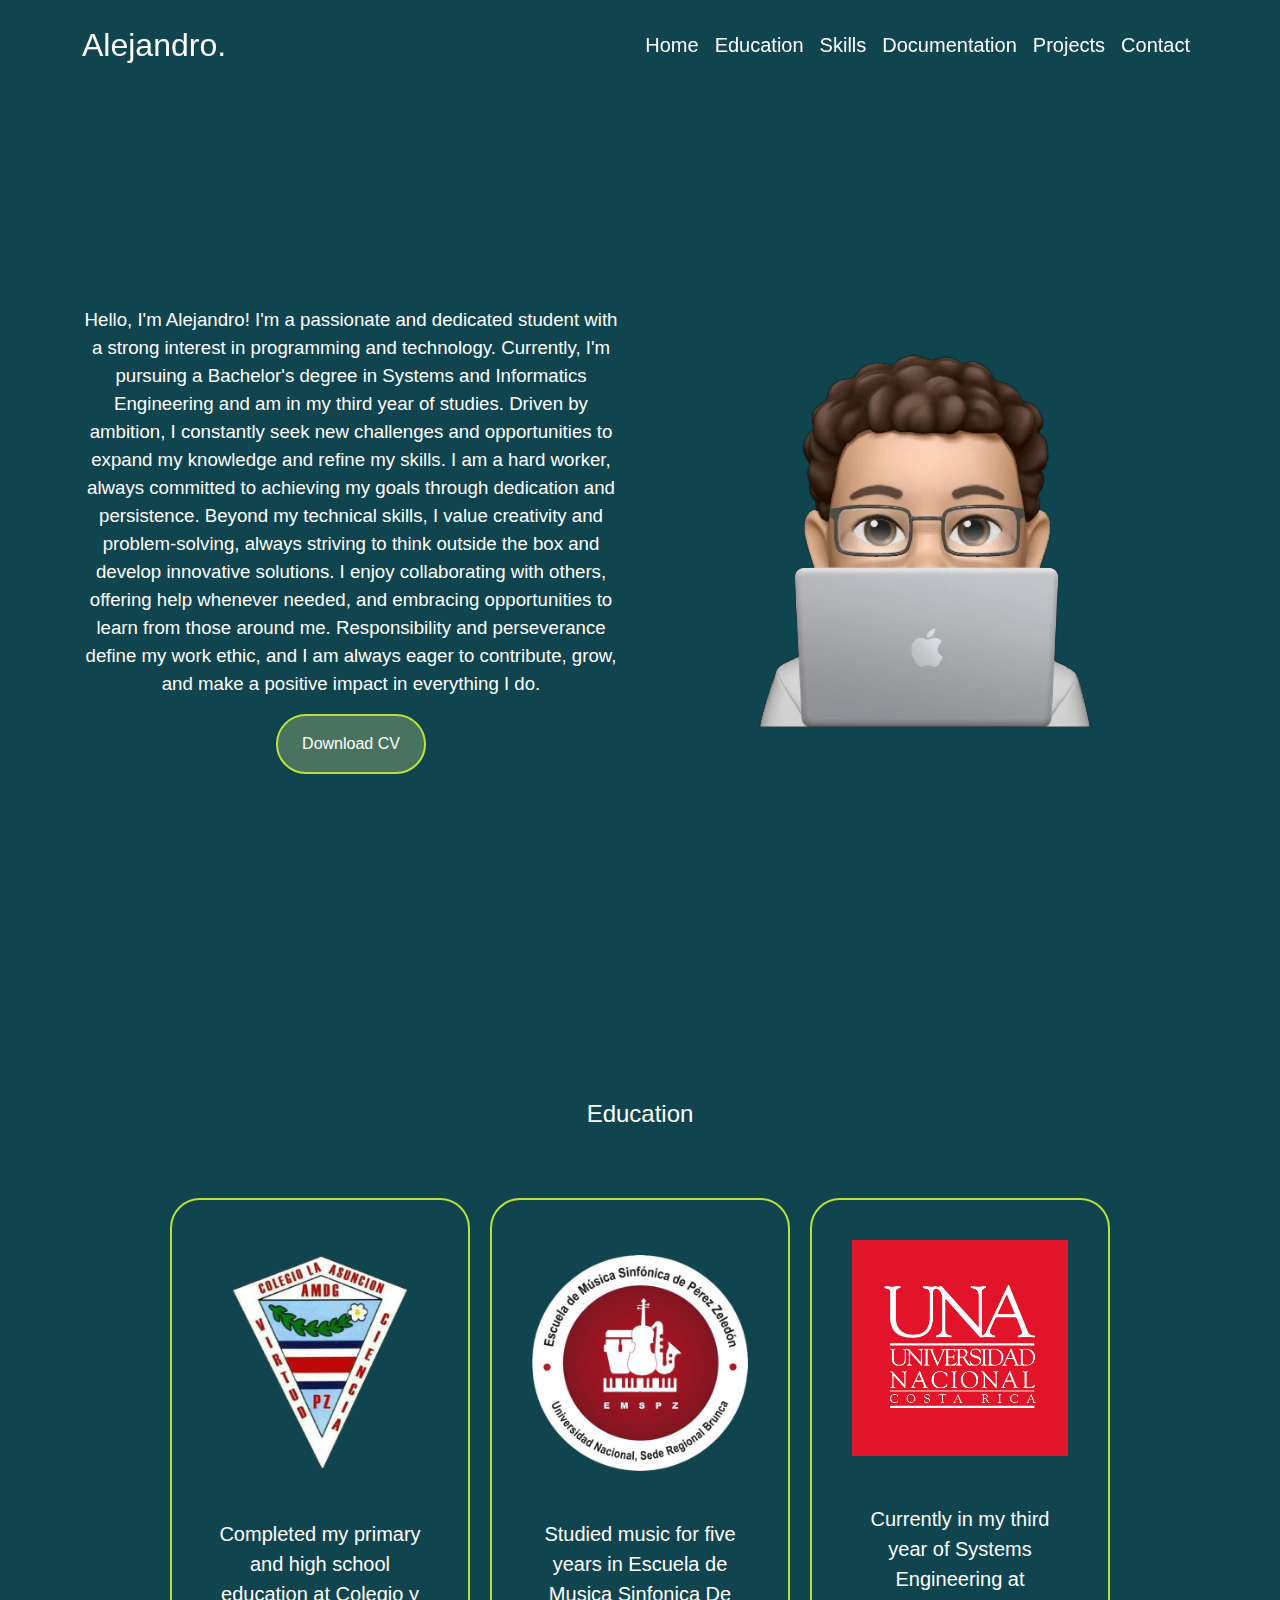
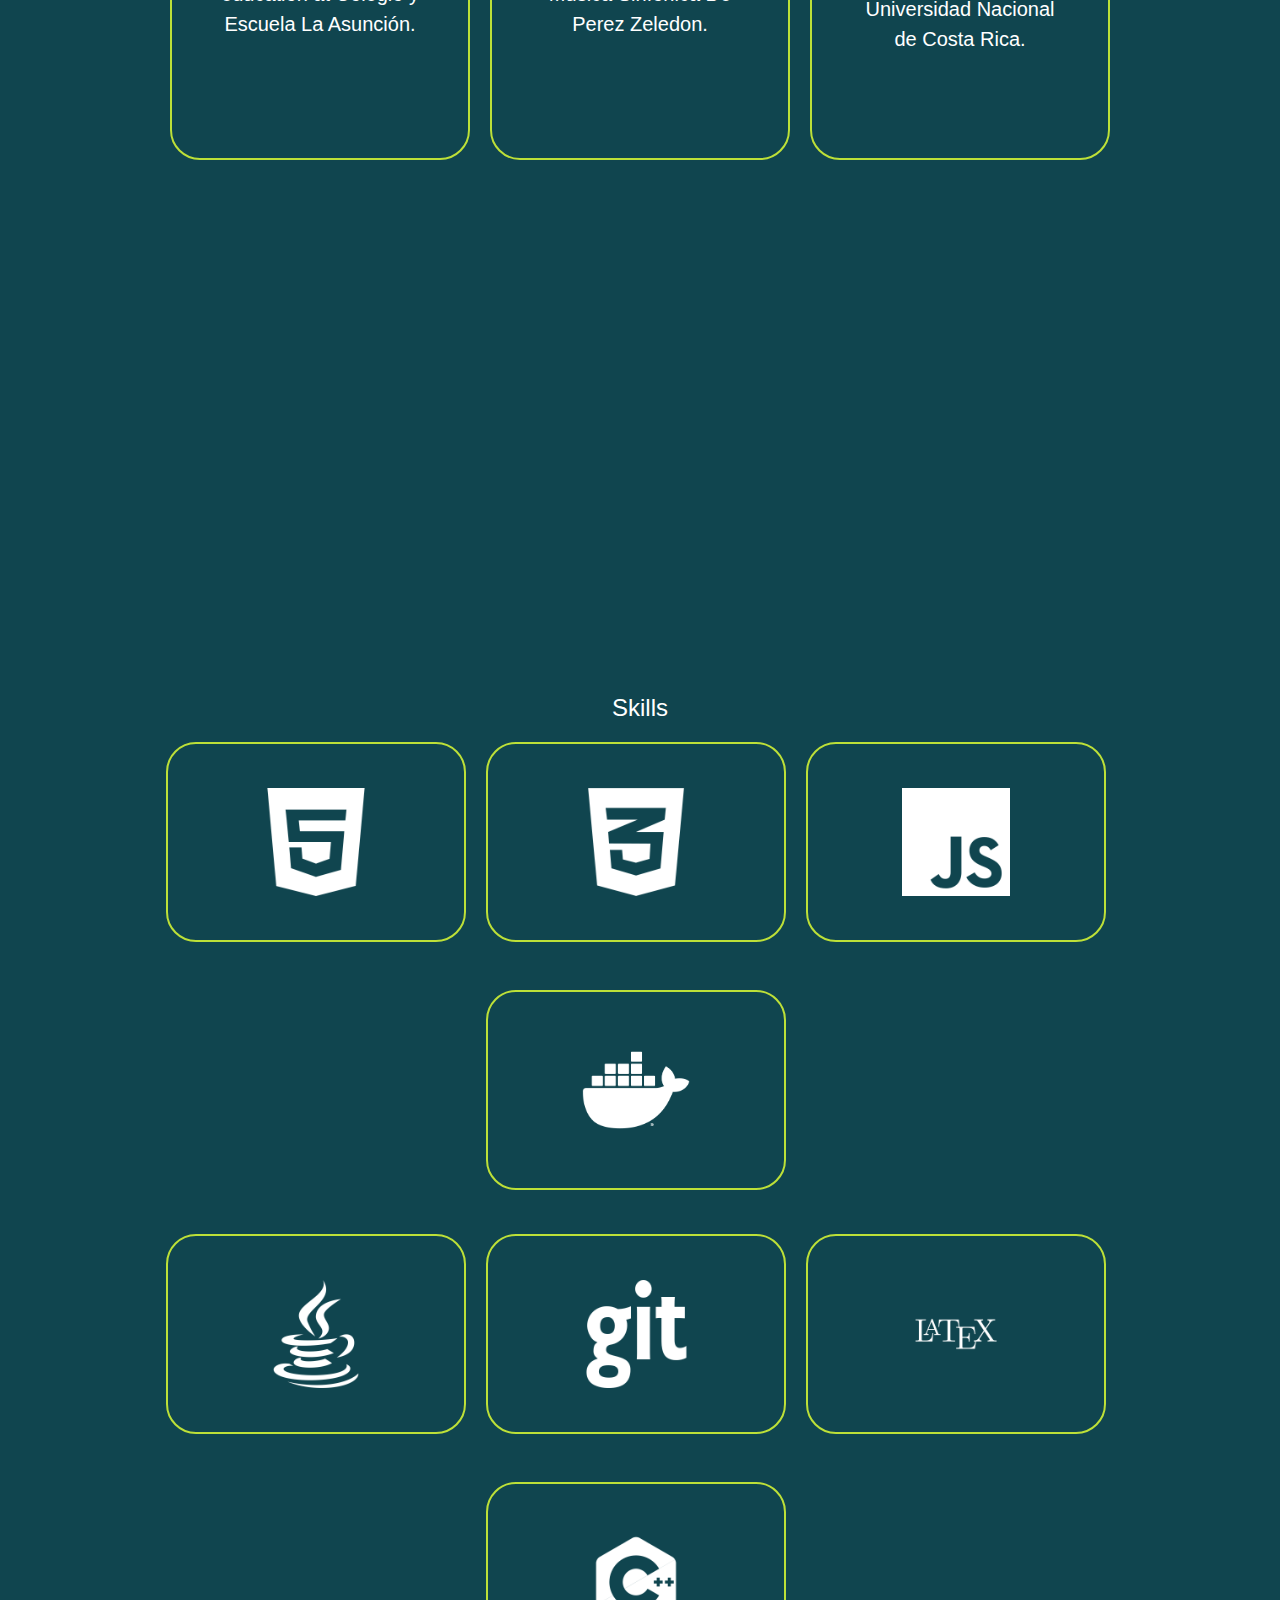
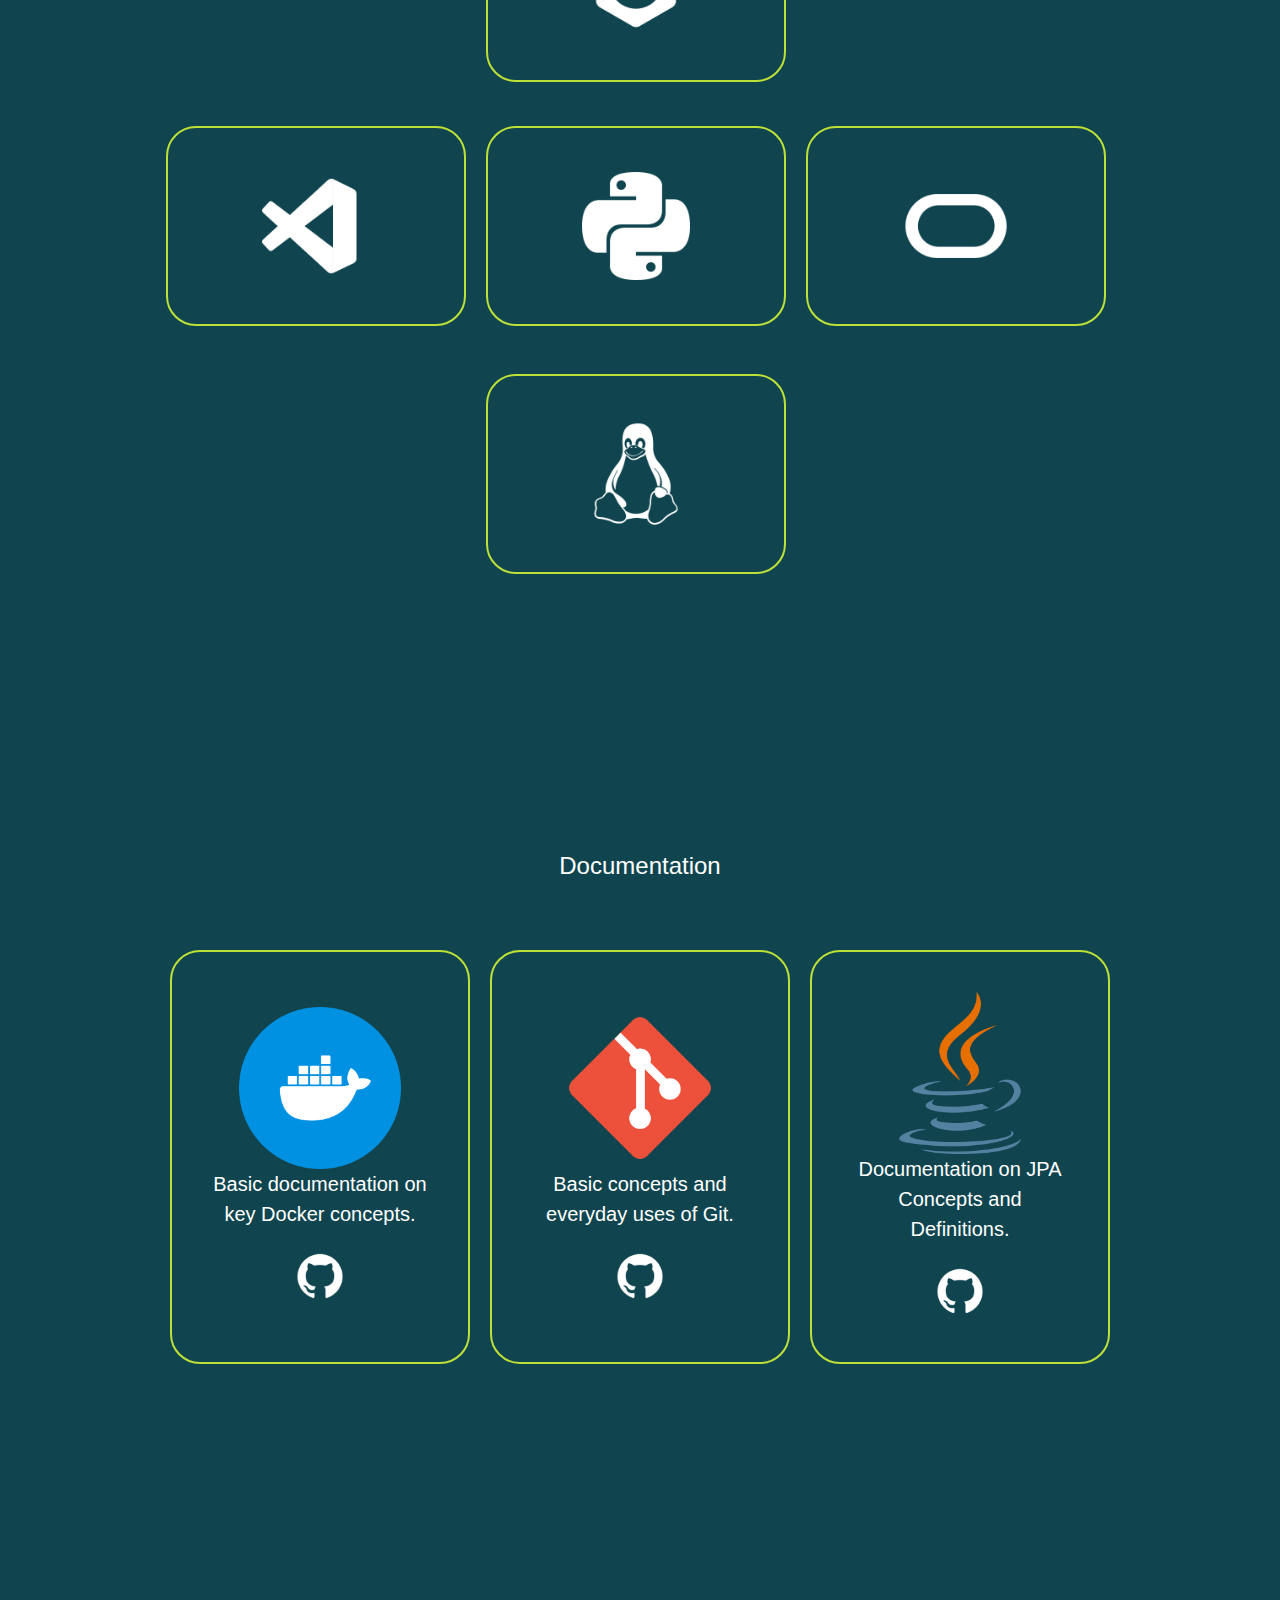
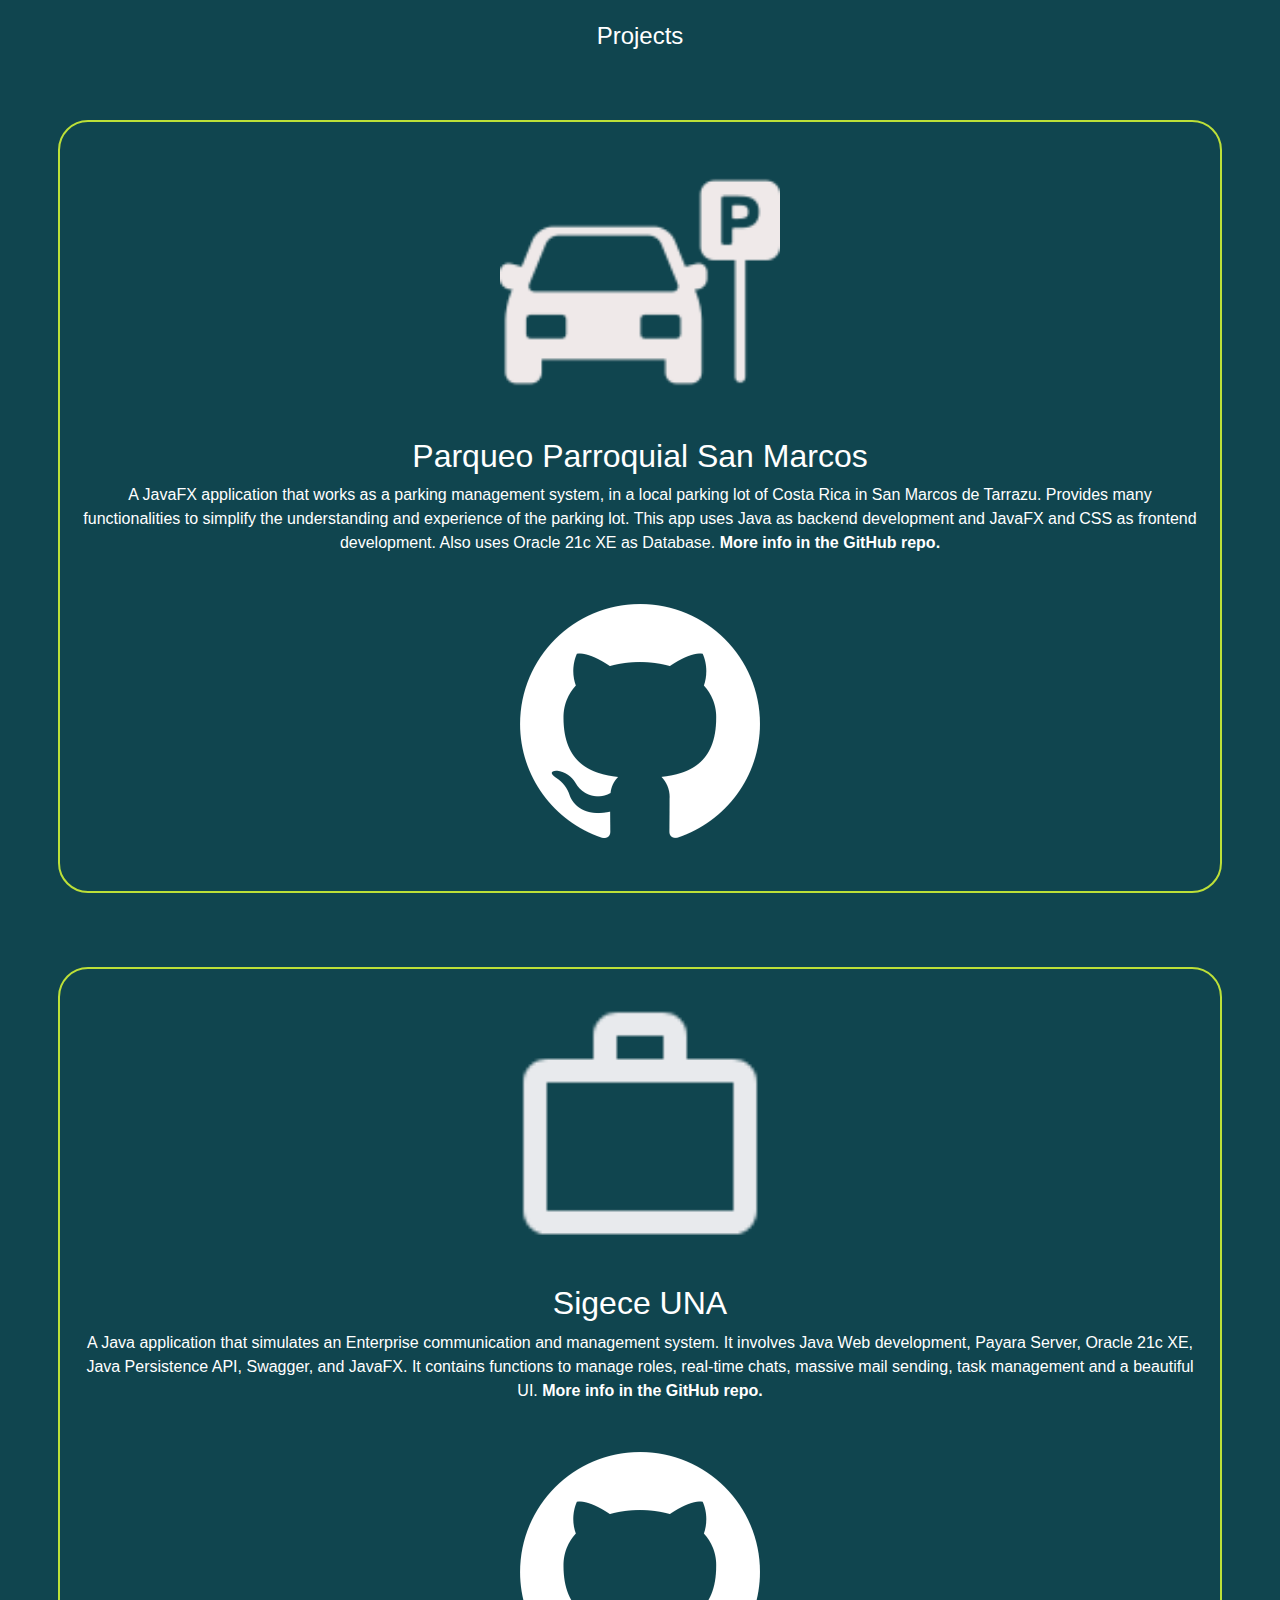
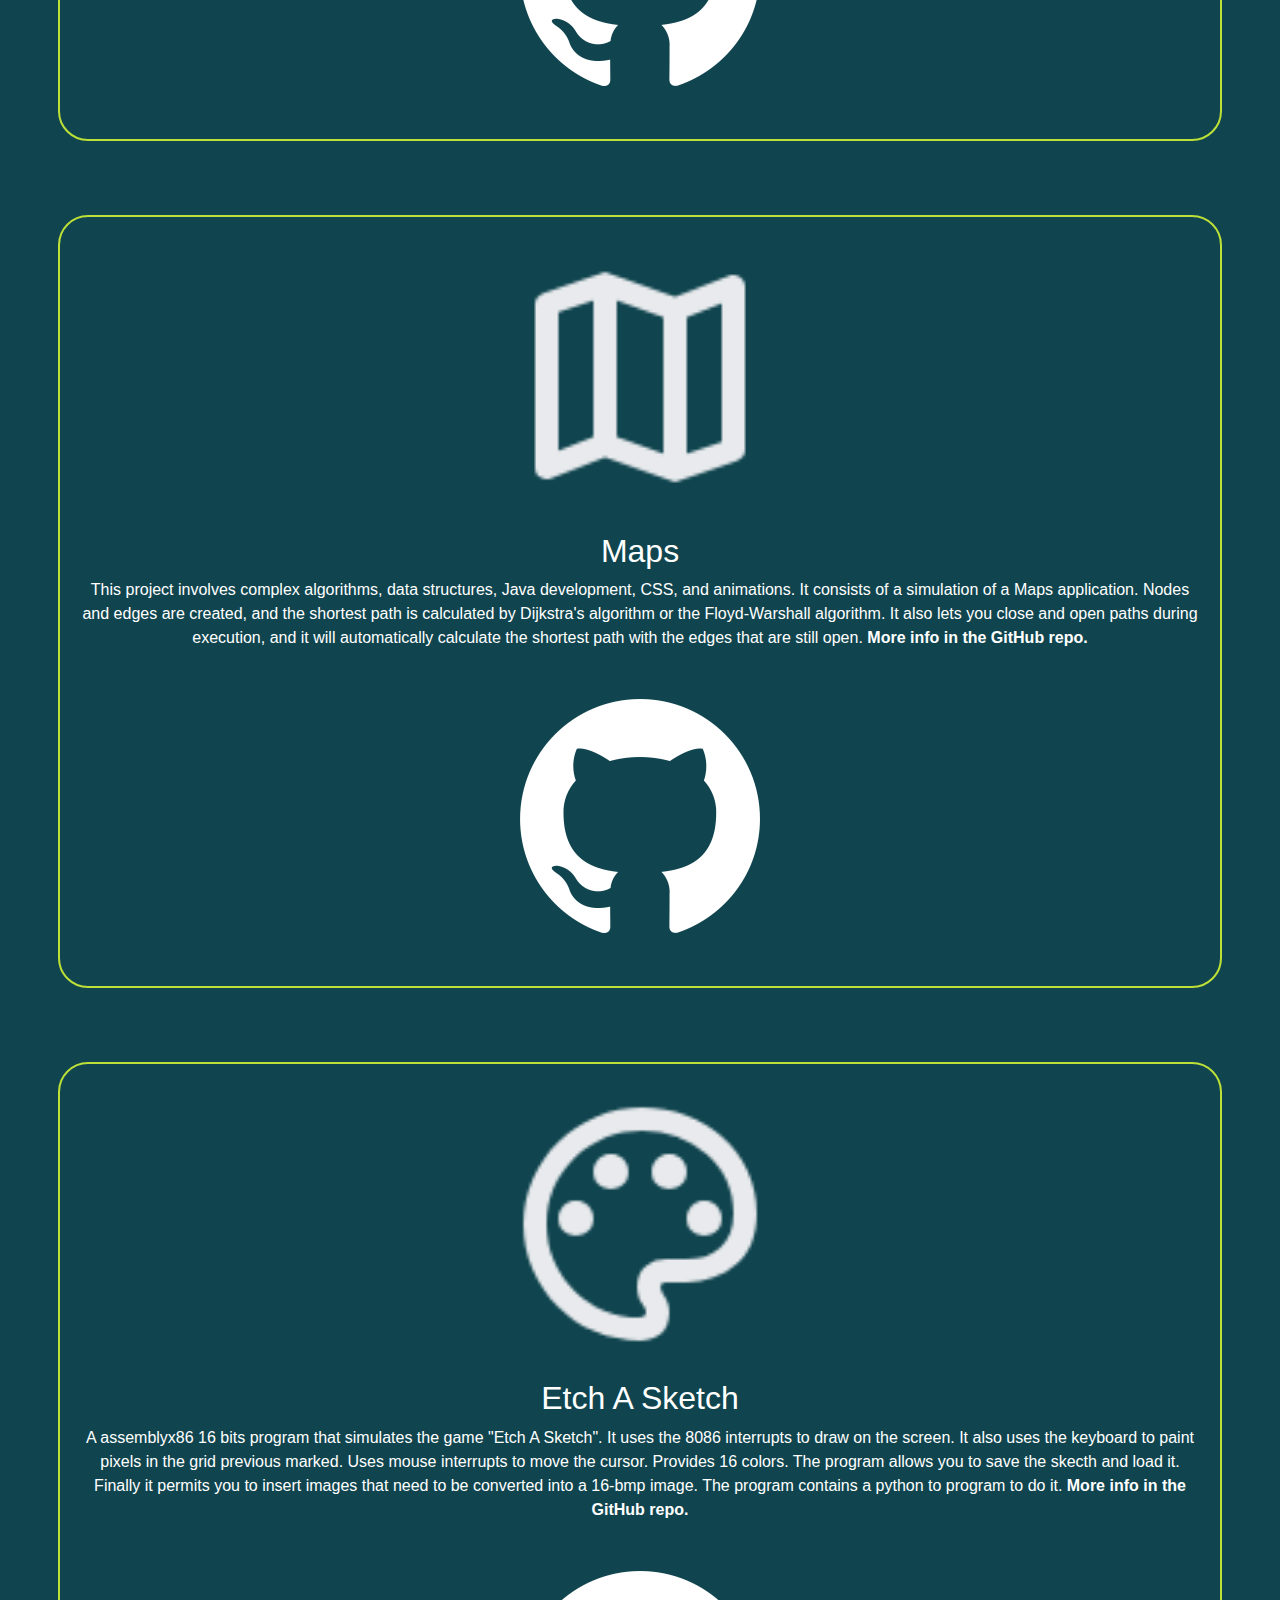
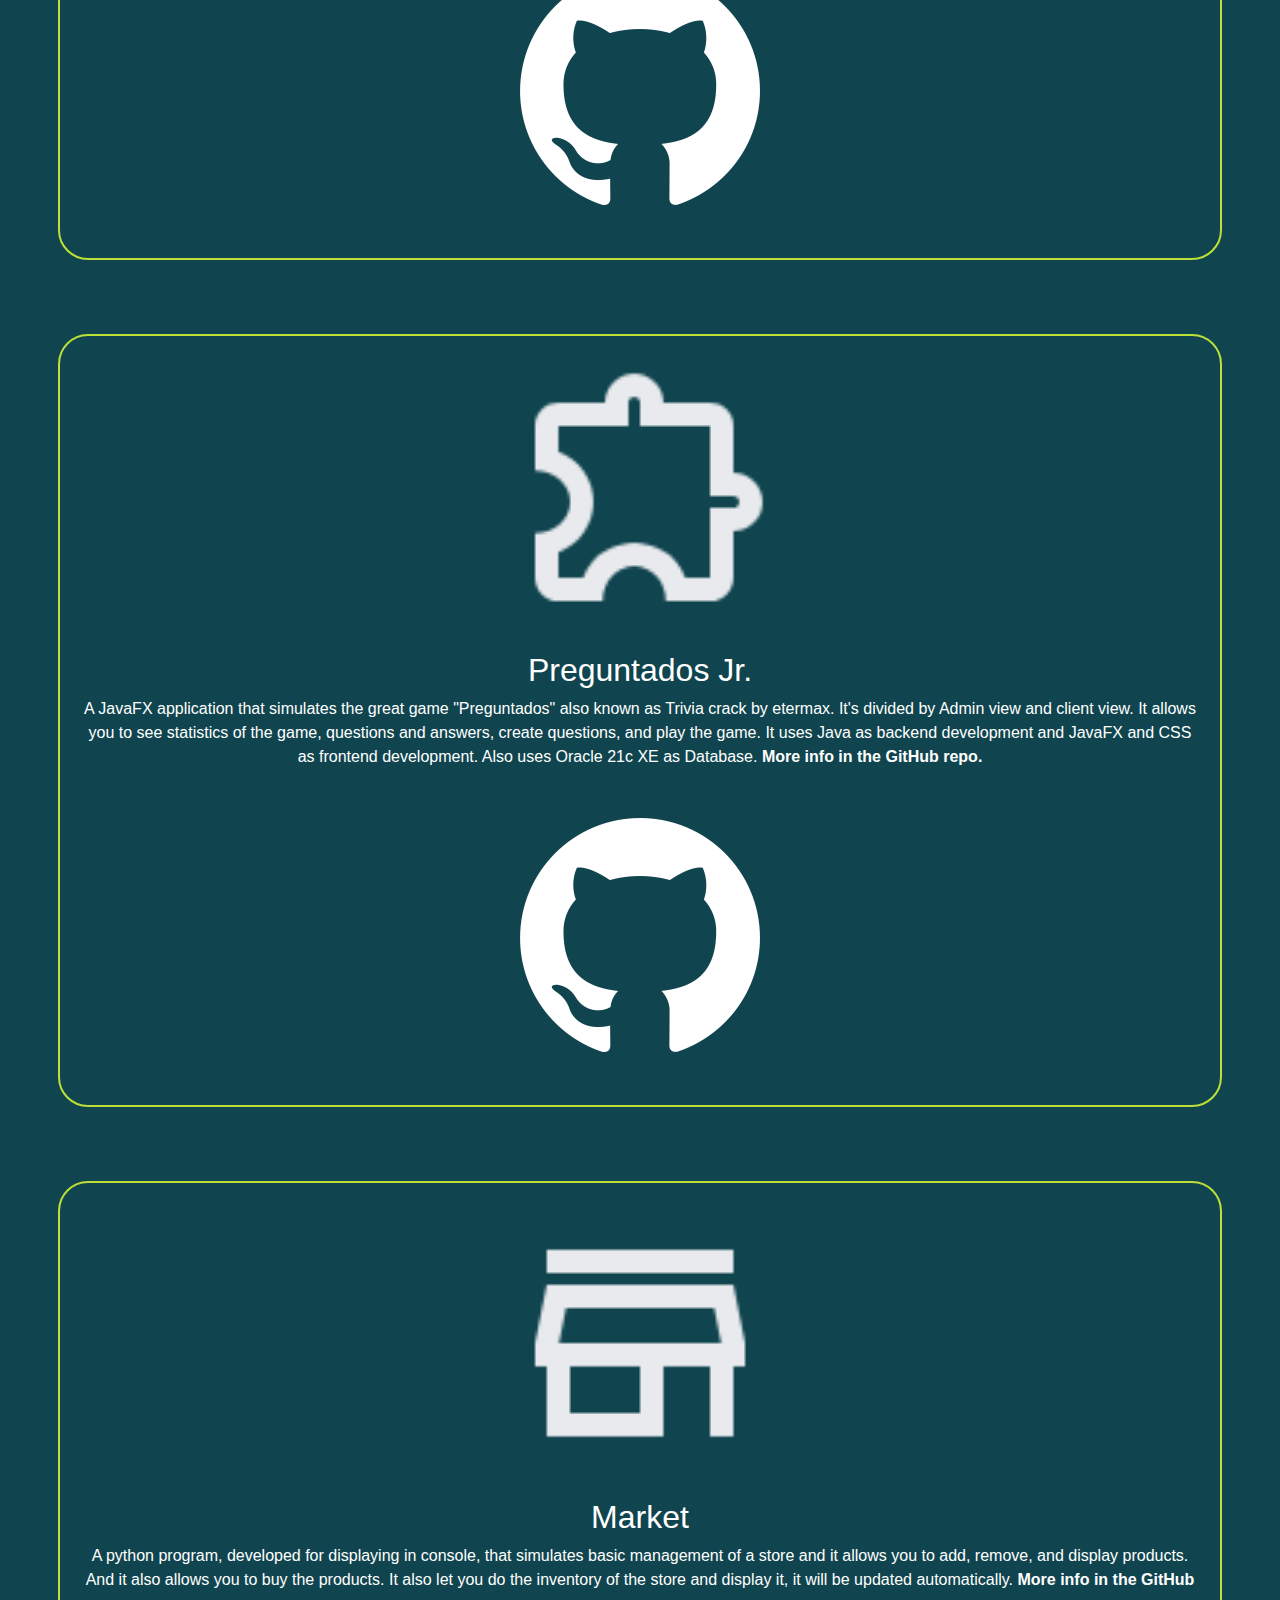
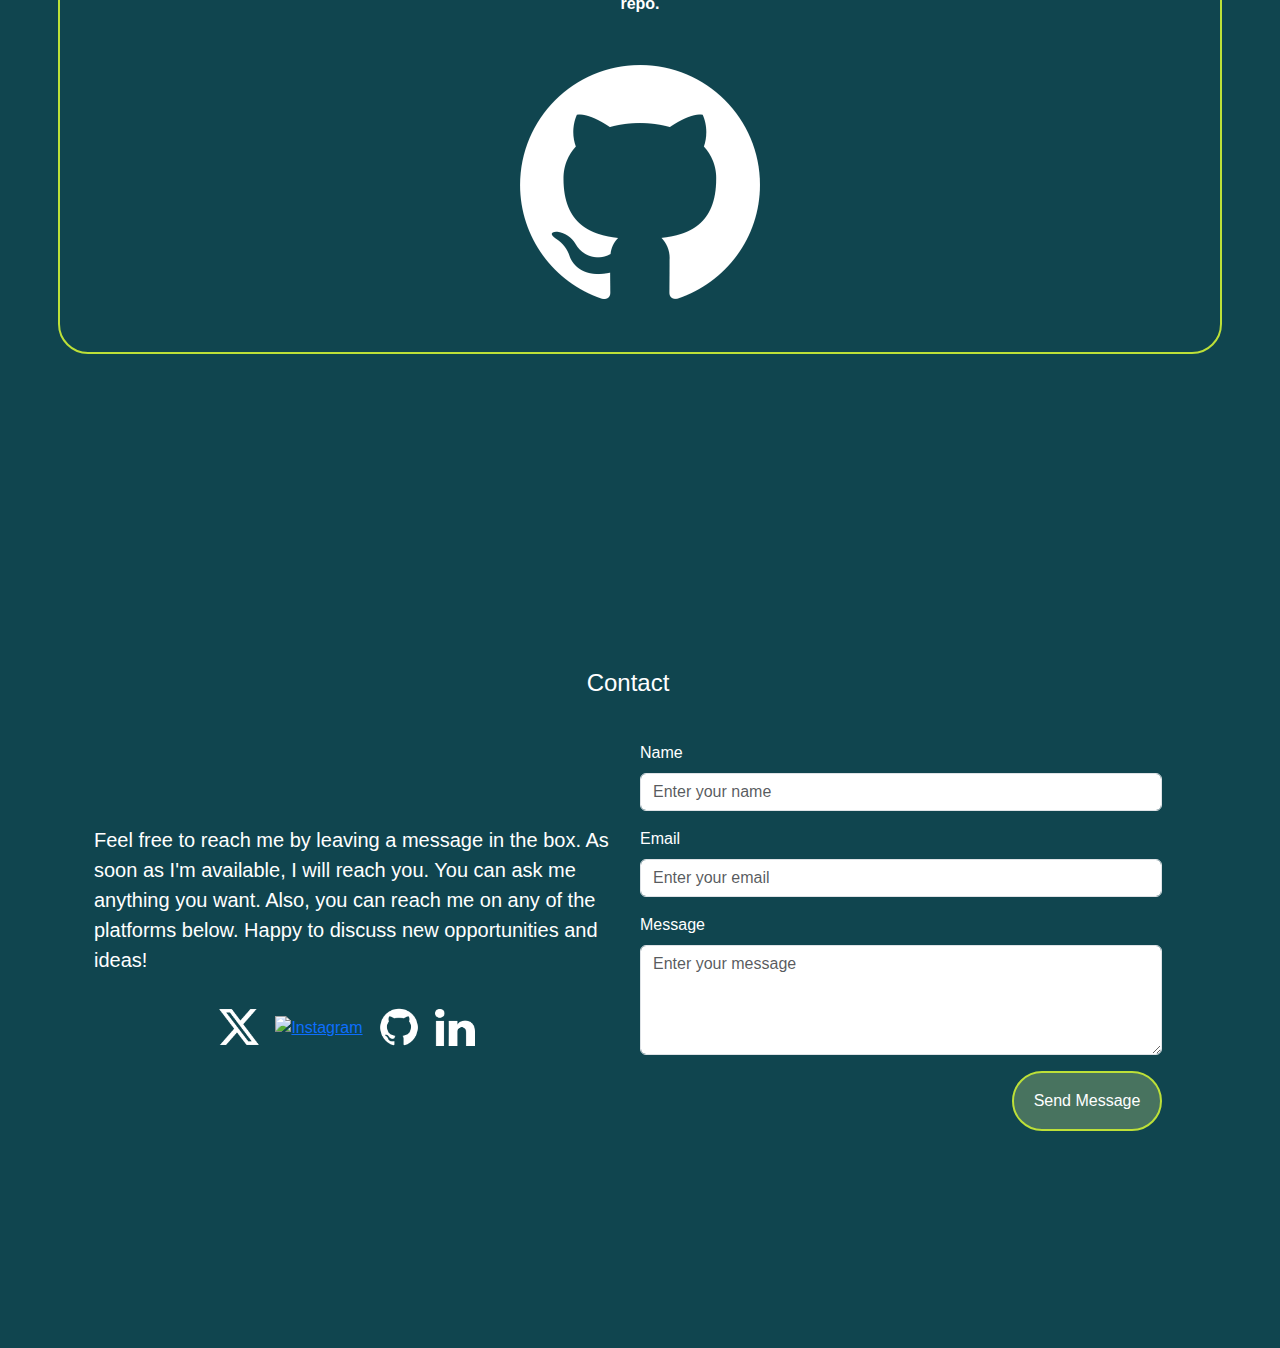
==== src/index.html @ dab19409 "[ADD] Portfolio submitted to revision" ====
<!DOCTYPE html>
<html lang="en">
  <head>
    <meta charset="UTF-8" />
    <meta name="viewport" content="width=device-width, initial-scale=1" />
    <title>Alejandro.</title>
    <!-- Bootstrap CSS -->
    <link
      href="https://cdn.jsdelivr.net/npm/bootstrap@5.3.0/dist/css/bootstrap.min.css"
      rel="stylesheet"
    />
    <!-- Custom CSS -->
    <link rel="stylesheet" href="./Styles.css" />
  </head>
  <body class="text-white">
    <!-- Header -->
    <div class="nav-cont container-fluid sticky-top">
      <header class="navbar navbar-expand-lg py-3">
        <div class="container">
          <!-- Logo -->
          <a href="#Home" class="navbar-brand fs-2 text-white">Alejandro.</a>

          <!-- Botón del menú en dispositivos pequeños -->
          <button
            class="navbar-toggler"
            type="button"
            data-bs-toggle="collapse"
            data-bs-target="#navbarNav"
          >
            <span class="navbar-toggler-icon"></span>
          </button>

          <!-- Menú -->
          <nav
            class="collapse navbar-collapse justify-content-end"
            id="navbarNav"
          >
            <ul class="navbar-nav fs-5">
              <li class="nav-item">
                <a href="#Home" class="nav-link text-white">Home</a>
              </li>
              <li class="nav-item">
                <a href="#Education" class="nav-link text-white">Education</a>
              </li>
              <li class="nav-item">
                <a href="#Skills" class="nav-link text-white">Skills</a>
              </li>
              <li class="nav-item">
                <a href="#Documentation" class="nav-link text-white"
                  >Documentation</a
                >
              </li>
              <li class="nav-item">
                <a href="#Projects" class="nav-link text-white">Projects</a>
              </li>
              <li class="nav-item">
                <a href="#Contact" class="nav-link text-white">Contact</a>
              </li>
            </ul>
          </nav>
        </div>
      </header>
    </div>

    <!-- Bootstrap JS (necesario para el menú colapsable) -->
    <script src="https://cdn.jsdelivr.net/npm/bootstrap@5.3.0/dist/js/bootstrap.bundle.min.js"></script>

    <!-- Overview Section -->
    <div class="overview-container container" id="Home">
      <div class="row align-items-center">
        <!-- Text Column -->
        <div class="overview-text col-md-6 text-center">
          <p>
            Hello, I'm Alejandro! I'm a passionate and dedicated student with a
            strong interest in programming and technology. Currently, I'm
            pursuing a Bachelor's degree in Systems and Informatics Engineering
            and am in my third year of studies. Driven by ambition, I constantly
            seek new challenges and opportunities to expand my knowledge and
            refine my skills. I am a hard worker, always committed to achieving
            my goals through dedication and persistence. Beyond my technical
            skills, I value creativity and problem-solving, always striving to
            think outside the box and develop innovative solutions. I enjoy
            collaborating with others, offering help whenever needed, and
            embracing opportunities to learn from those around me.
            Responsibility and perseverance define my work ethic, and I am
            always eager to contribute, grow, and make a positive impact in
            everything I do.
          </p>
          <div><button class="btn-cv btn btn-sucess">Download CV</button></div>
        </div>

        <!-- Image Column -->
        <div class="col-md-6 d-flex justify-content-center">
          <img
            src="./media/images/Initial.png"
            alt="avatar"
            class="img-fluid"
          />
        </div>
      </div>
    </div>

    <!-- Education Section -->
    <div class="edu-container container g-4" id="Education">
      <div class="row align-items-center text-center fs-4">
        <p>Education</p>
      </div>
      <div class="row justify-content-center g-4">
        <div class="edus-content col-md-4 mb-4">
          <img
            src="./media/images/Cole.png"
            alt="Colegio La Asuncion"
            class="img-fluid"
          />
          <p class="text-center py-5 fs-5">
            Completed my primary and high school education at Colegio y Escuela
            La Asunción.
          </p>
        </div>
        <div class="edus-content col-md-4 mb-4">
          <img
            src="./media/images/Sinfo.png"
            alt="Escuela de Musica Sinfonica de Perez Zeledon"
            class="img-fluid"
          />
          <p class="text-center py-5 fs-5">
            Studied music for five years in Escuela de Musica Sinfonica De Perez
            Zeledon.
          </p>
        </div>
        <div class="edus-content col-md-4 mb-4">
          <img
            src="./media/images/UNA.png"
            alt="Universidad Nacional De Costa Rica"
            class="una img-fluid"
          />
          <p class="text-center py-5 fs-5">
            Currently in my third year of Systems Engineering at Universidad
            Nacional de Costa Rica.
          </p>
        </div>
      </div>
    </div>

    <!-- Skills Section -->
    <div class="skills-container text-center" id="Skills">
      <p class="fs-4">Skills</p>
      <div class="container">
        <div class="container">
          <!-- 4x3 Grid Container -->
          <div class="row justify-content-center g-2 py-0 mb-4">
            <!-- First Row -->
            <div class="skill-content col-3">
              <img
                src="./media/images/HTML.png"
                alt="HTML5"
                class="img-fluid w-50 mx-auto d-block"
              />
            </div>
            <div class="skill-content col-3">
              <img
                src="./media/images/CSS.png"
                alt="CSS3"
                class="img-fluid w-50 mx-auto d-block"
              />
            </div>
            <div class="skill-content col-3">
              <img
                src="./media/images/JavaScript.png"
                alt="JavaScript"
                class="img-fluid w-50 mx-auto d-block"
              />
            </div>
            <div class="skill-content col-3">
              <img
                src="./media/images/Docker.png"
                alt="Docker"
                class="img-fluid w-50 mx-auto d-block"
              />
            </div>
          </div>

          <!-- Second Row -->
          <div class="row justify-content-center g-2 py-0 mb-4">
            <div class="skill-content col-3">
              <img
                src="./media/images/JAVA.png"
                alt="Java"
                class="img-fluid w-50 mx-auto d-block"
              />
            </div>
            <div class="skill-content col-3">
              <img
                src="./media/images/git.png"
                alt="Git"
                class="img-fluid w-50 mx-auto d-block"
              />
            </div>
            <div class="skill-content col-3">
              <img
                src="./media/images/LaTeX.png"
                alt="LaTeX"
                class="img-fluid w-50 mx-auto d-block"
              />
            </div>
            <div class="skill-content col-3">
              <img
                src="./media/images/C++.png"
                alt="C++"
                class="img-fluid w-50 mx-auto d-block"
              />
            </div>
          </div>

          <!-- Third Row -->
          <div class="row justify-content-center g-2 py-0 mb-4">
            <div class="skill-content col-3">
              <img
                src="./media/images/VsCode.png"
                alt="VsCode"
                class="img-fluid w-50 mx-auto d-block"
              />
            </div>
            <div class="skill-content col-3">
              <img
                src="./media/images/Python.png"
                alt="Python"
                class="img-fluid w-50 mx-auto d-block"
              />
            </div>
            <div class="skill-content col-3">
              <img
                src="./media/images/Oracle.png"
                alt="Oracle DB"
                class="img-fluid w-50 mx-auto d-block"
              />
            </div>
            <div class="skill-content col-3">
              <img
                src="./media/images/Linux.png"
                alt="Linux"
                class="img-fluid w-50 mx-auto d-block"
              />
            </div>
          </div>
        </div>
      </div>
    </div>

    <!-- Documentation Section -->

    <div class="doc-container container" id="Documentation">
      <div class="row align-items-center text-center fs-4">
        <p>Documentation</p>
      </div>
      <div class="row justify-content-center g-4">
        <div
          class="doc-content col-md-4 mb-4 justify-content-center align-items-center"
        >
          <img
            src="./media/images/Docker-DOC.png"
            alt="Docker Documentation"
            class="img-fluid w-75 mx-auto"
          />
          <p class="text-center fs-5">
            Basic documentation on key Docker concepts.
          </p>
          <a
            href="https://github.com/AleLeonMarin/Docker"
            class="btn"
            target="_blank"
            rel="noopener noreferrer"
          >
            <img
              src="./media/images/Github.png"
              alt="Github"
              class="img-fluid w-25"
            />
          </a>
        </div>
        <div class="doc-content col-md-4 mb-4">
          <img
            src="./media/images/Git-DOC.png"
            alt="Git Documentation"
            class="img-fluid w-75 mx-auto"
          />
          <p class="text-center fs-5">
            Basic concepts and everyday uses of Git.
          </p>
          <a
            href="https://github.com/AleLeonMarin/Git"
            class="btn"
            target="_blank"
            rel="noopener noreferrer"
          >
            <img
              src="./media/images/Github.png"
              alt="Github"
              class="img-fluid w-25"
            />
          </a>
        </div>
        <div class="doc-content col-md-4 mb-4">
          <img
            src="./media/images/JPA.png"
            alt="Git Documentation"
            class="img-fluid w-75 mx-auto"
          />
          <p class="text-center fs-5">
            Documentation on JPA Concepts and Definitions.
          </p>
          <a
            href="https://github.com/AleLeonMarin/JPA"
            class="btn"
            target="_blank"
            rel="noopener noreferrer"
          >
            <img
              src="./media/images/Github.png"
              alt="Github"
              class="img-fluid w-25"
            />
          </a>
        </div>
      </div>
    </div>

    <!-- Projects Section -->
    <div class="proj-container container" id="Projects">
      <!-- Section Title -->
      <div class="row align-items-center text-center fs-4">
        <p>Projects</p>
      </div>
      <div
        class="proj-div row mb-4 align-items-center justify-content-center g-4"
      >
        <!-- Tarjeta 1 -->
        <div
          class="project-content col-12 col-md-6 col-lg-3 d-flex flex-column justify-content-center align-items-center text-center"
        >
          <img
            src="./media/images/PPSM.png"
            alt="Parqueo Parroquial San Marcos"
            class="img-fluid w-25"
          />
          <h2>Parqueo Parroquial San Marcos</h2>
          <p>
            A JavaFX application that works as a parking management system, in a
            local parking lot of Costa Rica in San Marcos de Tarrazu. Provides
            many functionalities to simplify the understanding and experience of
            the parking lot. This app uses Java as backend development and
            JavaFX and CSS as frontend development. Also uses Oracle 21c XE as
            Database.
            <span style="font-weight: bold">More info in the GitHub repo.</span>
          </p>
          <a
            href="https://github.com/AleLeonMarin/Parqueo-Parroquial-San-Marcos"
            class="btn"
            target="_blank"
          >
            <img
              src="./media/images/Github.png"
              alt="Github"
              class="img-fluid w-25"
            />
          </a>
        </div>

        <!-- Tarjeta 2 -->
        <div
          class="project-content col-12 col-md-6 col-lg-3 d-flex flex-column justify-content-center align-items-center text-center"
        >
          <img
            src="./media/images/Sigece.png"
            alt="Sigece UNA"
            class="img-fluid w-25"
          />
          <h2>Sigece UNA</h2>
          <p>
            A Java application that simulates an Enterprise communication and
            management system. It involves Java Web development, Payara Server,
            Oracle 21c XE, Java Persistence API, Swagger, and JavaFX. It
            contains functions to manage roles, real-time chats, massive mail
            sending, task management and a beautiful UI.
            <span style="font-weight: bold">More info in the GitHub repo.</span>
          </p>
          <a
            href="https://github.com/AleLeonMarin/Sigece-UNA"
            class="btn"
            target="_blank"
          >
            <img
              src="./media/images/Github.png"
              alt="Github"
              class="img-fluid w-25"
            />
          </a>
        </div>

        <!-- Tarjeta 3 -->
        <div
          class="project-content col-12 col-md-6 col-lg-3 d-flex flex-column justify-content-center align-items-center text-center"
        >
          <img
            src="./media/images/Maps.png"
            alt="Maps"
            class="img-fluid w-25"
          />
          <h2>Maps</h2>
          <p>
            This project involves complex algorithms, data structures, Java
            development, CSS, and animations. It consists of a simulation of a
            Maps application. Nodes and edges are created, and the shortest path
            is calculated by Dijkstra's algorithm or the Floyd-Warshall
            algorithm. It also lets you close and open paths during execution,
            and it will automatically calculate the shortest path with the edges
            that are still open.
            <span style="font-weight: bold">More info in the GitHub repo.</span>
          </p>
          <a
            href="https://github.com/AleLeonMarin/Maps"
            class="btn"
            target="_blank"
          >
            <img
              src="./media/images/Github.png"
              alt="Github"
              class="img-fluid w-25"
            />
          </a>
        </div>

        <!-- Tarjeta 4 -->
        <div
          class="project-content col-12 col-md-6 col-lg-3 d-flex flex-column justify-content-center align-items-center text-center"
        >
          <img
            src="./media/images/Paint.png"
            alt="Etch A Sketch"
            class="img-fluid w-25"
          />
          <h2>Etch A Sketch</h2>
          <p>
            A assemblyx86 16 bits program that simulates the game "Etch A
            Sketch". It uses the 8086 interrupts to draw on the screen. It also
            uses the keyboard to paint pixels in the grid previous marked. Uses
            mouse interrupts to move the cursor. Provides 16 colors. The program
            allows you to save the skecth and load it. Finally it permits you to
            insert images that need to be converted into a 16-bmp image. The
            program contains a python to program to do it.
            <span style="font-weight: bold">More info in the GitHub repo.</span>
          </p>
          <a
            href="https://github.com/AleLeonMarin/ASM_PAINT"
            class="btn"
            target="_blank"
          >
            <img
              src="./media/images/Github.png"
              alt="Github"
              class="img-fluid w-25"
            />
          </a>
        </div>

        <!-- Tarjeta 5 -->
        <div
          class="project-content col-12 col-md-6 col-lg-3 d-flex flex-column justify-content-center align-items-center text-center"
        >
          <img
            src="./media/images/Preguntados.png"
            alt="Preguntados Jr."
            class="img-fluid w-25"
          />
          <h2>Preguntados Jr.</h2>
          <p>
            A JavaFX application that simulates the great game "Preguntados"
            also known as Trivia crack by etermax. It's divided by Admin view
            and client view. It allows you to see statistics of the game,
            questions and answers, create questions, and play the game. It uses
            Java as backend development and JavaFX and CSS as frontend
            development. Also uses Oracle 21c XE as Database.
            <span style="font-weight: bold">More info in the GitHub repo.</span>
          </p>
          <a
            href="https://github.com/AleLeonMarin/Preguntados-Jr"
            class="btn"
            target="_blank"
          >
            <img
              src="./media/images/Github.png"
              alt="Github"
              class="img-fluid w-25"
            />
          </a>
        </div>

        <!-- Tarjeta 6 -->
        <div
          class="project-content col-12 col-md-6 col-lg-3 d-flex flex-column justify-content-center align-items-center text-center"
        >
          <img
            src="./media/images/Market.png"
            alt="Market"
            class="img-fluid w-25"
          />
          <h2>Market</h2>
          <p>
            A python program, developed for displaying in console, that
            simulates basic management of a store and it allows you to add,
            remove, and display products. And it also allows you to buy the
            products. It also let you do the inventory of the store and display
            it, it will be updated automatically.
            <span style="font-weight: bold">More info in the GitHub repo.</span>
          </p>
          <a
            href="https://github.com/AleLeonMarin/Market"
            class="btn"
            target="_blank"
          >
            <img
              src="./media/images/Github.png"
              alt="Github"
              class="img-fluid w-25"
            />
          </a>
        </div>
      </div>
    </div>

    <!-- Contact Section -->
    <div
      id="Contact"
      class="container min-vh-100 d-flex align-items-center justify-content-center"
    >
      <div class="row w-100">
        <!-- Título de la sección -->
        <div class="row text-center fs-4 mb-4">
          <p>Contact</p>
        </div>

        <!-- Contenedor del texto y formulario -->
        <div class="row align-items-center">
          <!-- Columna del Texto (Izquierda) -->
          <div class="col-md-6 d-flex flex-column justify-content-center">
            <p class="fs-5">
              Feel free to reach me by leaving a message in the box. As soon as
              I'm available, I will reach you. You can ask me anything you want.
              Also, you can reach me on any of the platforms below. Happy to
              discuss new opportunities and ideas!
            </p>

            <!-- Redes Sociales -->
            <div class="mt-3 d-flex align-items-center justify-content-center">
              <a
                href="https://x.com/_aleleonmarin_"
                target="_blank"
                class="me-3"
              >
                <img src="./media/images/X.png" alt="X" width="40" />
              </a>
              <a
                href="https://instagram.com/_ale.leon.marin_"
                target="_blank"
                class="me-3"
              >
                <img
                  src="./media/images/Instagram.png"
                  alt="Instagram"
                  width="50"
                />
              </a>
              <a
                href="https://github.com/AleLeonMarin"
                target="_blank"
                class="me-3"
              >
                <img src="./media/images/Github.png" alt="Github" width="40" />
              </a>
              <a
                href="https://www.linkedin.com/in/alejandro-le%C3%B3n-mar%C3%ADn-311846245/"
                target="_blank"
                class="me-3"
              >
                <img
                  src="./media/images/linkedIn.png"
                  alt="LinkedIn"
                  width="40"
                />
              </a>
            </div>
          </div>

          <!-- Columna del Formulario (Derecha) -->
          <div class="col-md-6">
            <form>
              <!-- Campo de Nombre -->
              <div class="mb-3">
                <label for="name" class="form-label">Name</label>
                <input
                  type="text"
                  class="form-control"
                  id="name"
                  placeholder="Enter your name"
                  required
                />
              </div>

              <!-- Campo de Email -->
              <div class="mb-3">
                <label for="email" class="form-label">Email</label>
                <input
                  type="email"
                  class="form-control"
                  id="email"
                  placeholder="Enter your email"
                  required
                />
              </div>

              <!-- Campo de Mensaje -->
              <div class="mb-3">
                <label for="message" class="form-label">Message</label>
                <textarea
                  class="form-control"
                  id="message"
                  rows="4"
                  placeholder="Enter your message"
                  required
                ></textarea>
              </div>

              <!-- Botón de Enviar -->
              <div class="text-end">
                <button type="submit" class="btn btn-primary btn-cv">
                  Send Message
                </button>
              </div>
            </form>
          </div>
        </div>
      </div>
    </div>

    <!-- Bootstrap JS -->
    <script src="https://cdn.jsdelivr.net/npm/bootstrap@5.3.0/dist/js/bootstrap.bundle.min.js"></script>
    <script src="https://cdn.jsdelivr.net/npm/bootstrap@5.3.0/dist/js/bootstrap.bundle.min.js"></script>
  </body>
</html>
---- src/Styles.css ----
body {
  background-color: #10454f;
  font-family: Arial, sans-serif;
}

/* Cambiar el fondo del navegador a negro en pantallas pequeñas */
@media (max-width: 768px) {
  .nav-cont {
    background-color: black;
  }
}

/* Estilo por defecto para los enlaces */
header nav .nav-link {
  color: white;
}

/* Estilo al hacer hover */
header nav .nav-link:hover {
  color: #818274;
}

.overview-text {
  font-size: 14pt;
}

.btn-cv {
  background-color: rgba(202, 221, 132, 0.3);
  color: white;
  border: 2px solid #bde038;
  border-radius: 30px;
  width: 150px;
  height: 60px;
  transition: background-color 0.3s ease;
}

.btn-cv:hover {
  background-color: rgba(202, 221, 132, 0.5);
}

/* Contenedor del Overview */
.overview-container {
  display: flex;
  align-items: center;
  justify-content: center;
  min-height: 100vh;
  padding: 50px 0;
}

/* Estilo para las columnas del Overview */
.overview-container .row {
  display: flex;
  align-items: center;
  justify-content: center;
  width: 100%;
}

/* Estilo para el texto del Overview */
.overview-container .overview-text {
  text-align: left;
  padding-right: 20px;
}

/* Estilo para la imagen del Overview */
.overview-container img {
  max-width: 100%;
  height: auto;
}

/* Estilo para las secciones de Education y Documentation */
.edu-container,
.doc-container {
  display: flex;
  flex-direction: column;
  align-items: center;
  justify-content: center;
  min-height: 100vh;
  padding: 50px 0;
}

/* Estilo para las filas de Education y Documentation */
.edu-container .row,
.doc-container .row {
  display: flex;
  justify-content: center;
  gap: 20px;
  flex-wrap: wrap;
}

/* Estilo para las tarjetas de Education y Documentation */
.edus-content,
.doc-content {
  border: 2px solid #bde038;
  border-radius: 30px;
  padding: 40px;
  display: flex;
  flex-direction: column;
  align-items: center;
  justify-content: center;
  text-align: center;
  width: 300px;
}

/* Estilo para las imágenes dentro de las tarjetas */
.edus-content img,
.doc-content img {
  max-width: 100%;
  height: auto;
}

/* Estilo para los títulos de las secciones */
.edu-container .row.text-center,
.doc-container .row.text-center {
  margin-bottom: 50px;
}

/* Estilo para el contenedor de Skills */
.skills-container {
  margin-top: 350px;
  display: flex;
  flex-direction: column;
  align-items: center;
  justify-content: center;
  min-height: 100vh;
  padding: 50px 0;
}

/* Estilo para las filas de Skills */
.skills-container .row {
  display: flex;
  justify-content: center;
  gap: 20px;
  flex-wrap: wrap;
  width: 100%;
}

/* Estilo para las tarjetas de Skills */
.skill-content {
  border: 2px solid #bde038;
  border-radius: 30px;
  padding: 40px;
  height: 200px;
  width: 300px;
  display: flex;
  flex-direction: column;
  align-items: center;
  justify-content: center;
  text-align: center;
  margin-bottom: 20px;
}

/* Estilo para las imágenes dentro de las tarjetas de Skills */
.skill-content img {
  max-width: 100%;
  height: auto;
}

.proj-container {
  display: flex;
  flex-direction: column;
  align-items: center;
  justify-content: center;
  min-height: 100vh;
  padding: 50px 0;
}

/* Estilo para el título de la sección de Projects */
.proj-container .row.text-center {
  margin-bottom: 50px;
}

/* Estilo para el contenedor de las tarjetas de Projects */
.proj-div {
  display: flex;
  flex-wrap: wrap;
  justify-content: center;
  gap: 30px;
}

/* Estilo para las tarjetas de Projects */
.project-content {
  border: 2px solid #bde038;
  border-radius: 30px;
  padding: 20px; /* Añade padding para que el contenido no esté pegado a los bordes */
  display: flex;
  flex-direction: column;
  align-items: center;
  text-align: center;
  width: 100%; /* Ocupa todo el ancho disponible */
  margin-bottom: 20px; /* Espacio entre tarjetas */
}

/* Estilo para las imágenes dentro de las tarjetas */
.project-content img {
  max-width: 100%;
  height: auto;
  margin-bottom: 15px; /* Espacio entre la imagen y el texto */
}

/* Estilo para los botones de GitHub */
.project-content .btn {
  margin-top: 15px;
}
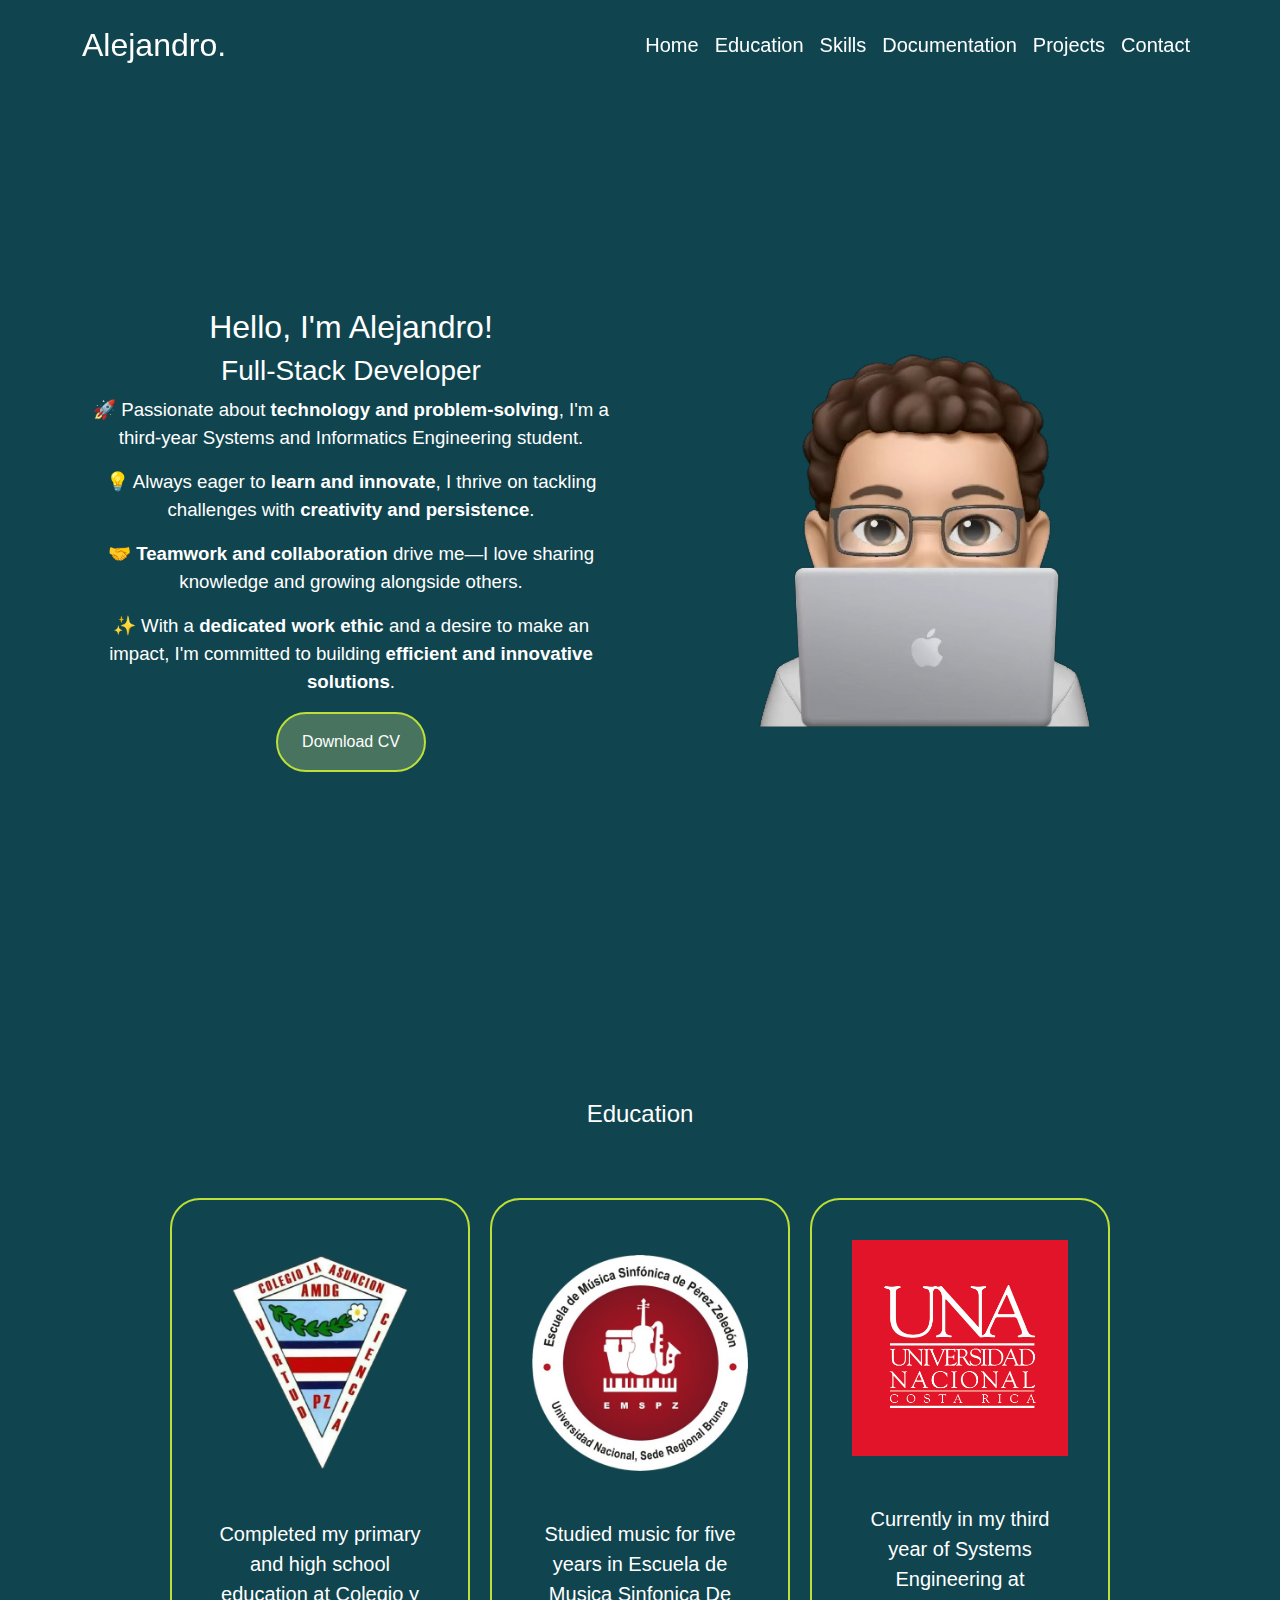
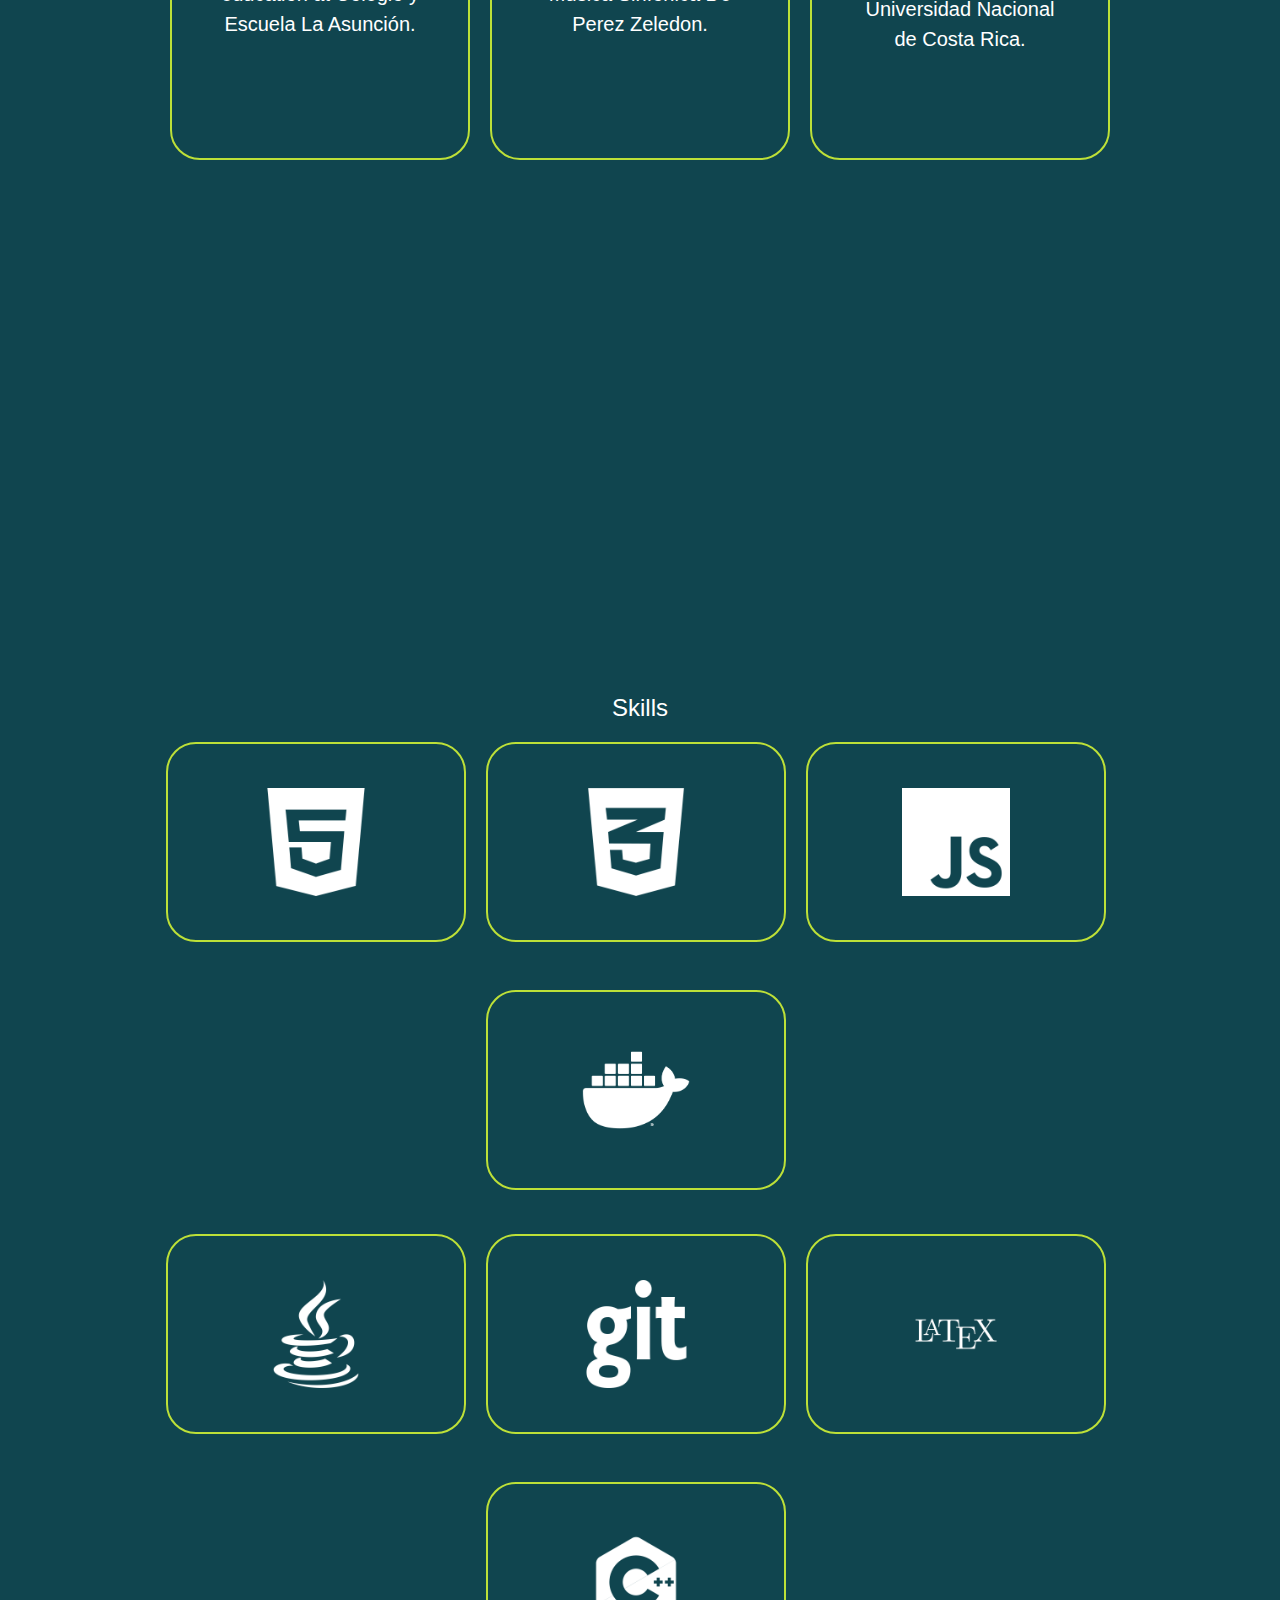
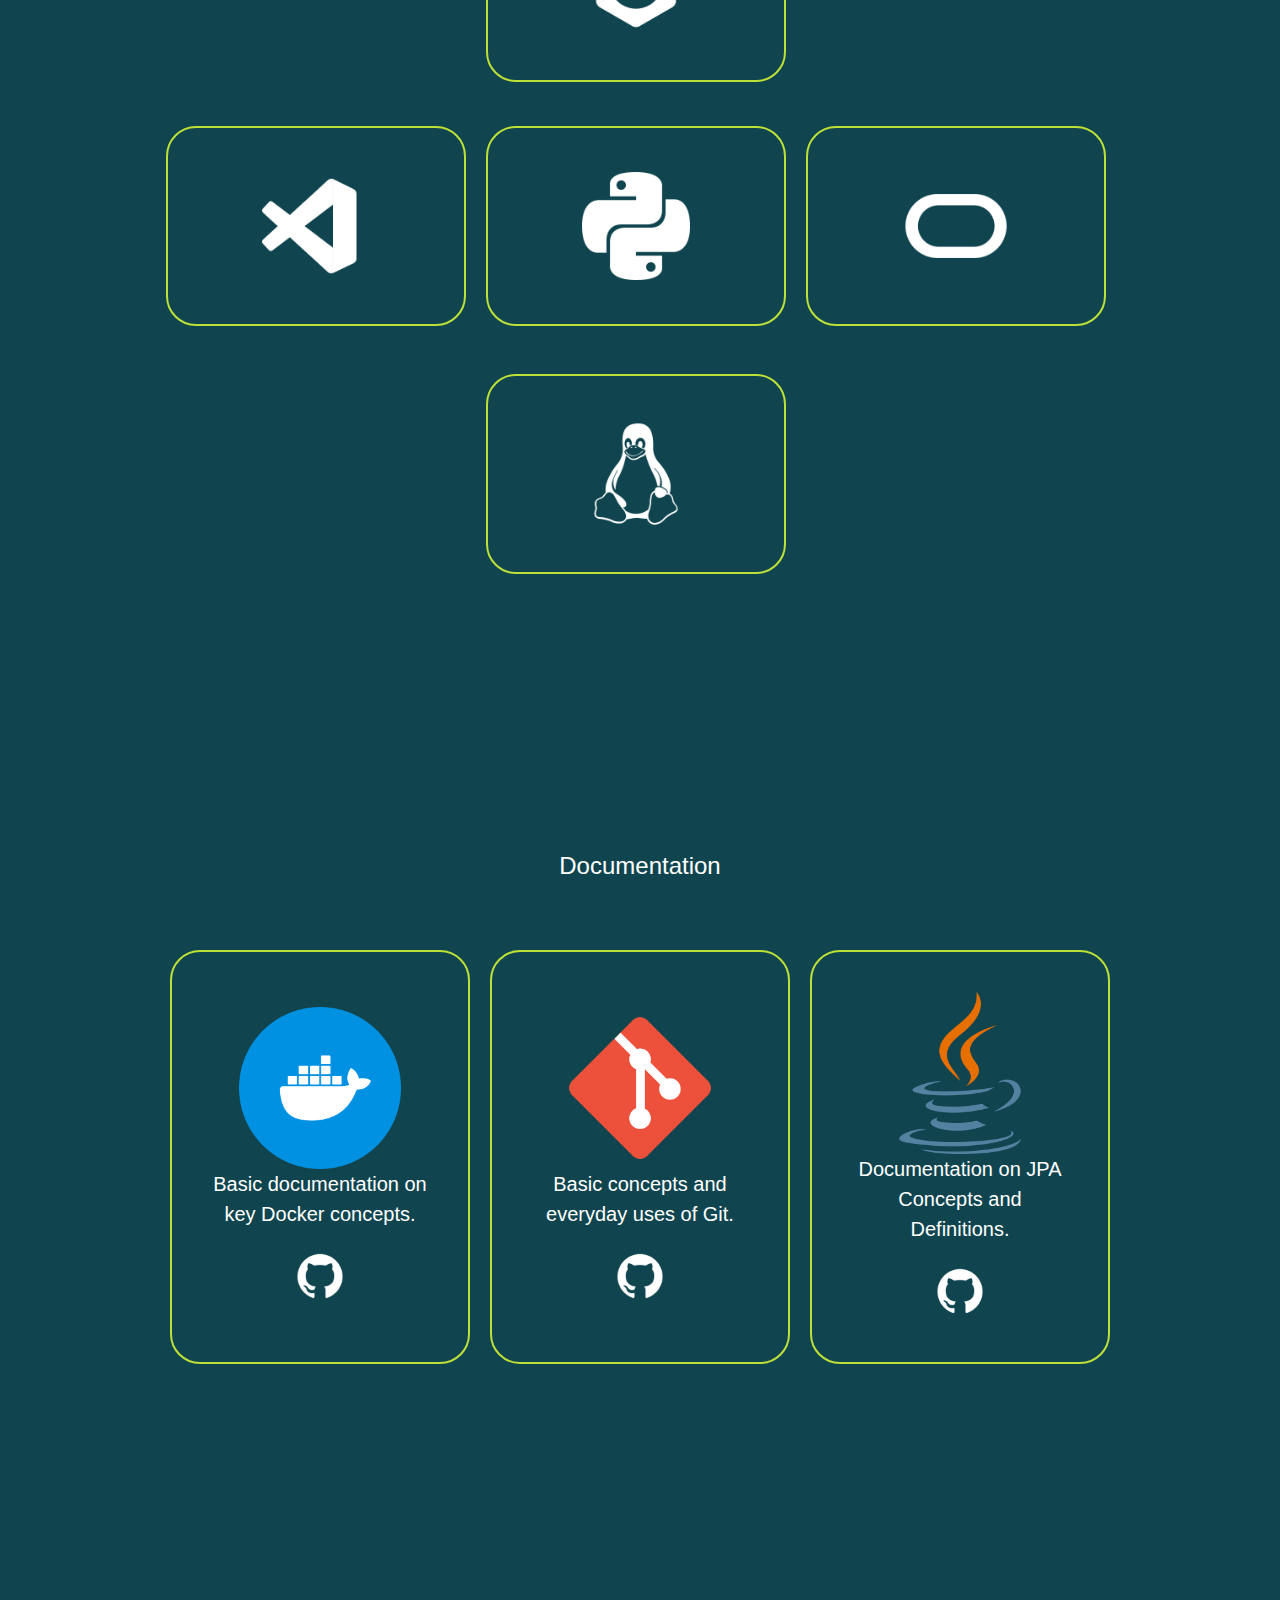
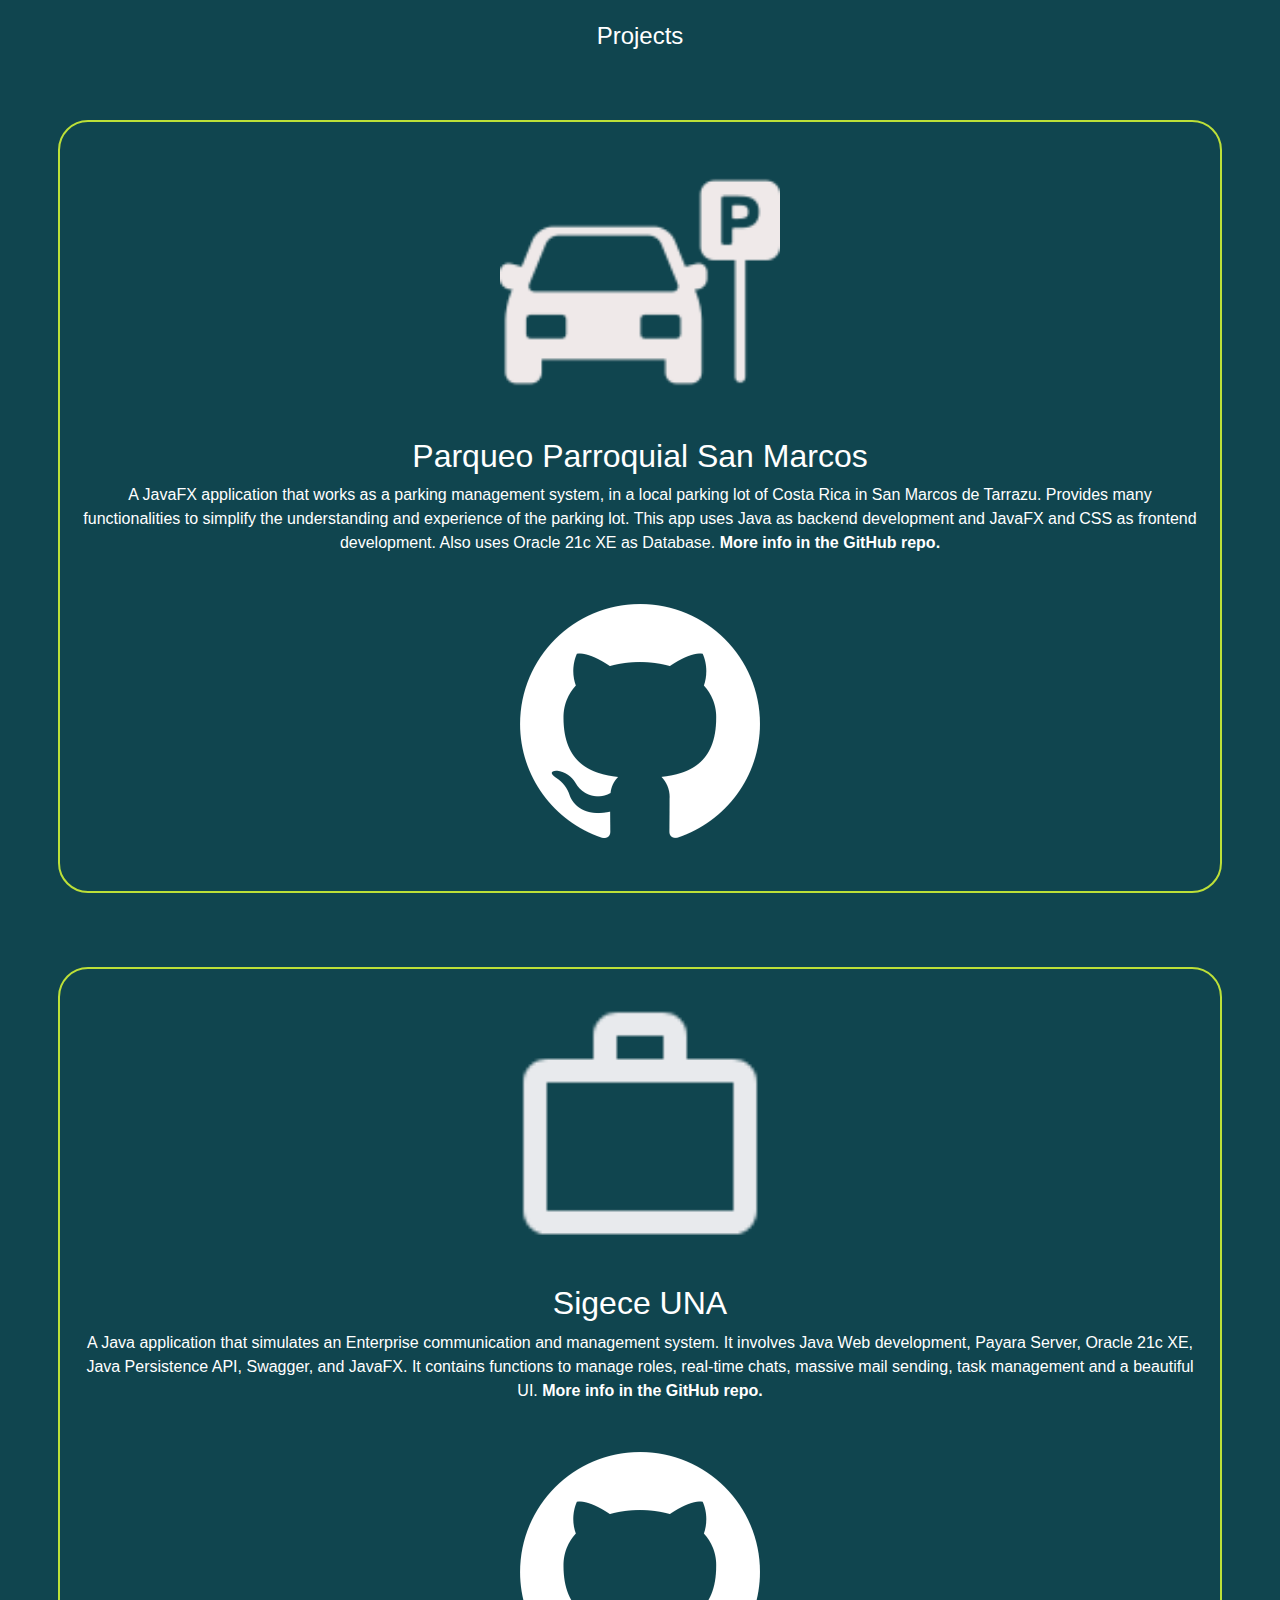
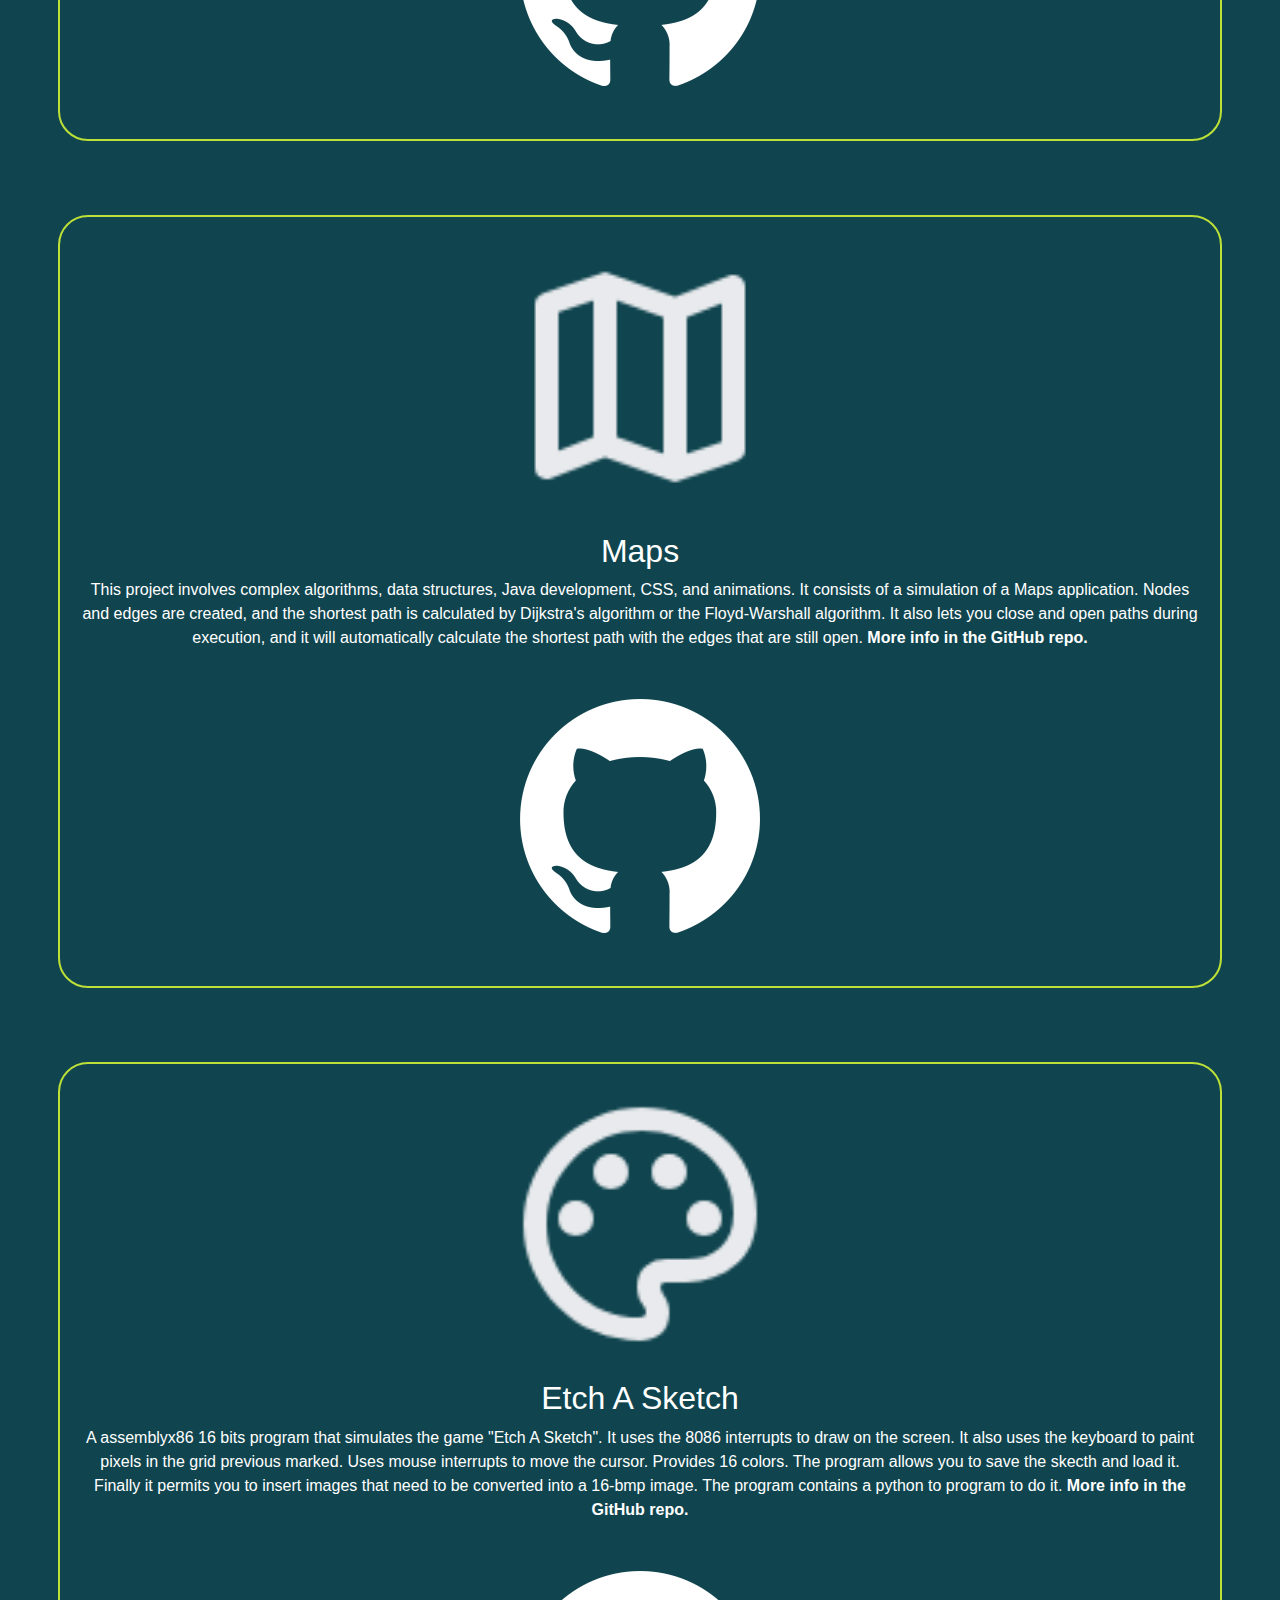
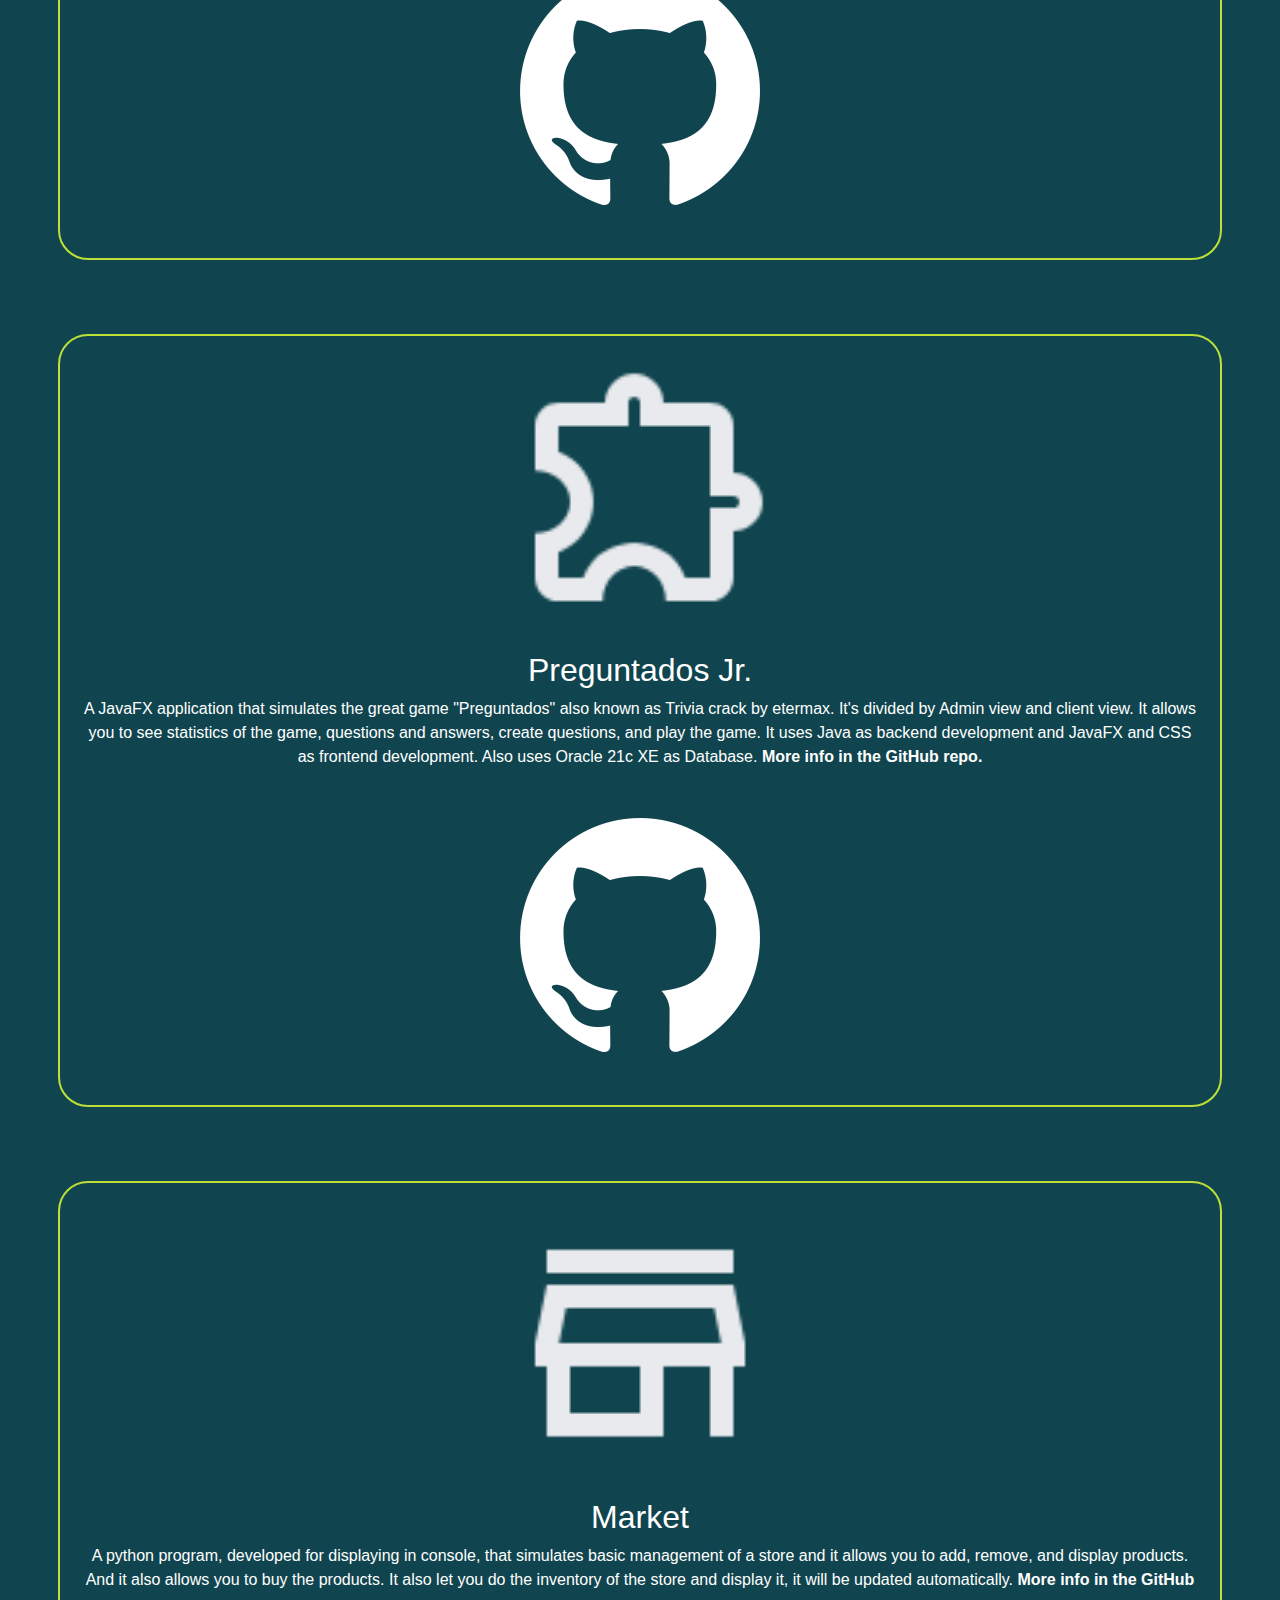
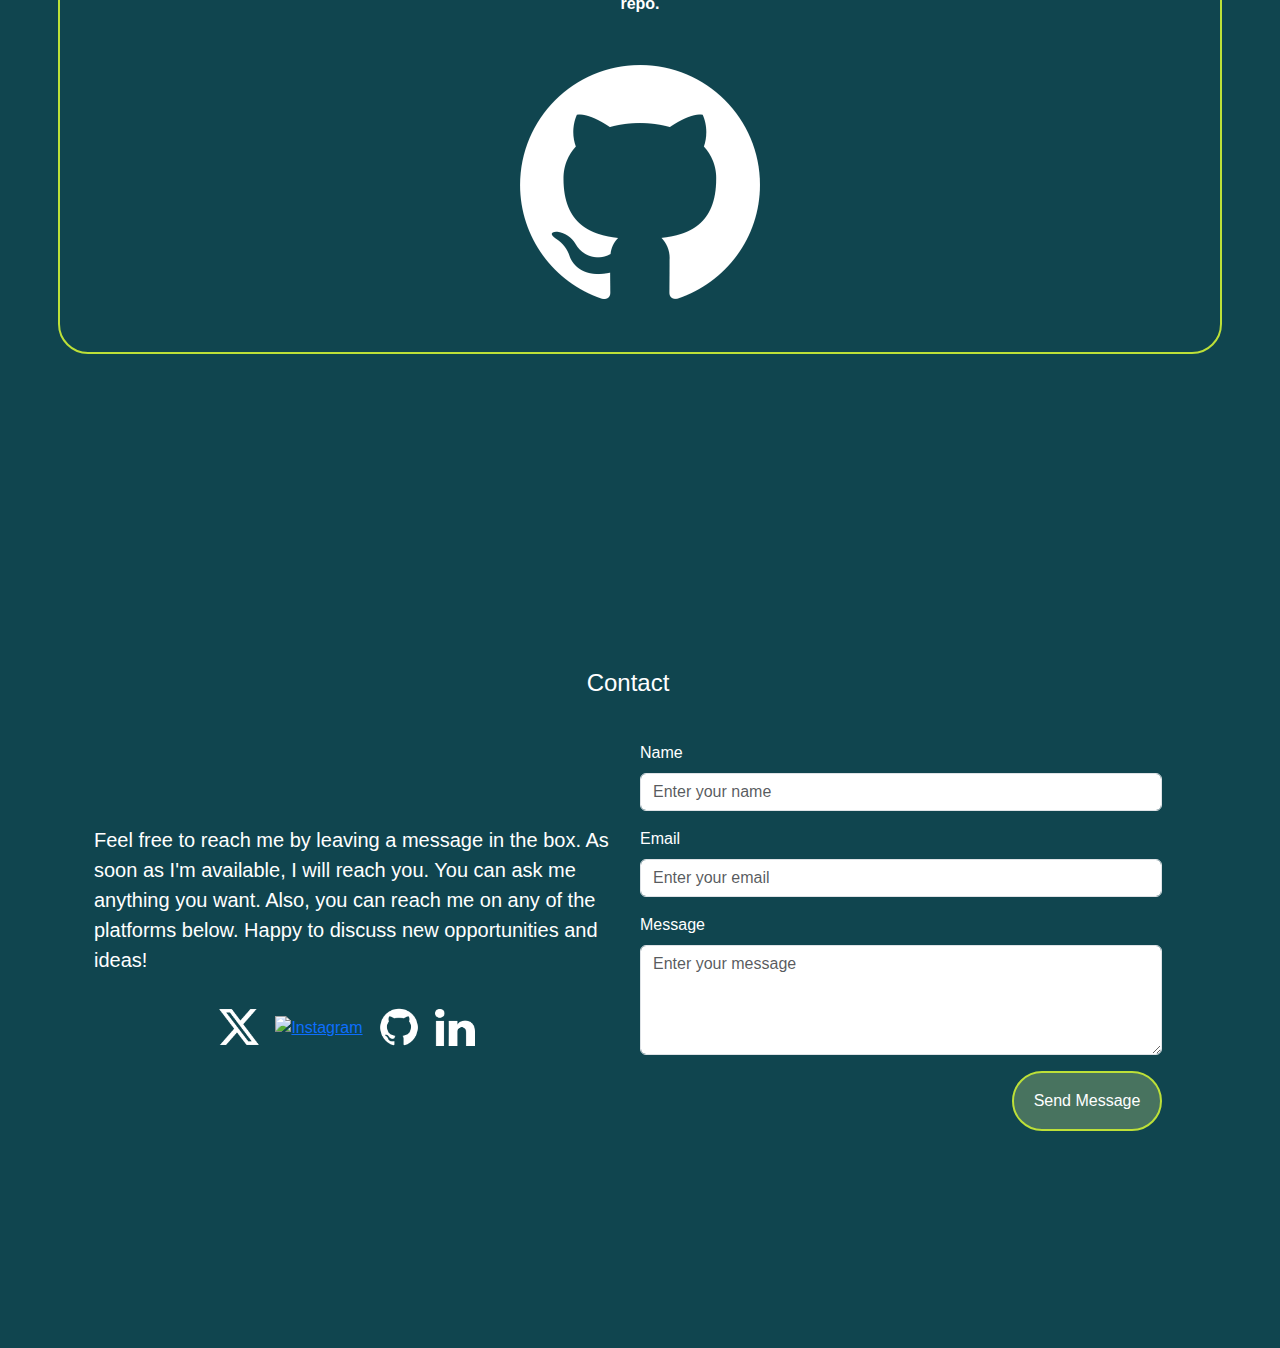
==== commit 93934750: "[Fixed] text overview" ====
--- a/src/index.html
+++ b/src/index.html
@@ -70,23 +70,31 @@
       <div class="row align-items-center">
         <!-- Text Column -->
         <div class="overview-text col-md-6 text-center">
-          <p>
-            Hello, I'm Alejandro! I'm a passionate and dedicated student with a
-            strong interest in programming and technology. Currently, I'm
-            pursuing a Bachelor's degree in Systems and Informatics Engineering
-            and am in my third year of studies. Driven by ambition, I constantly
-            seek new challenges and opportunities to expand my knowledge and
-            refine my skills. I am a hard worker, always committed to achieving
-            my goals through dedication and persistence. Beyond my technical
-            skills, I value creativity and problem-solving, always striving to
-            think outside the box and develop innovative solutions. I enjoy
-            collaborating with others, offering help whenever needed, and
-            embracing opportunities to learn from those around me.
-            Responsibility and perseverance define my work ethic, and I am
-            always eager to contribute, grow, and make a positive impact in
-            everything I do.
-          </p>
-          <div><button class="btn-cv btn btn-sucess">Download CV</button></div>
+          <h2>Hello, I'm Alejandro!</h2>
+          <h3>Full-Stack Developer</h3>
+
+          <p>
+            🚀 Passionate about <strong>technology and problem-solving</strong>,
+            I'm a third-year Systems and Informatics Engineering student.
+          </p>
+          <p>
+            💡 Always eager to <strong>learn and innovate</strong>, I thrive on
+            tackling challenges with
+            <strong>creativity and persistence</strong>.
+          </p>
+          <p>
+            🤝 <strong>Teamwork and collaboration</strong> drive me—I love
+            sharing knowledge and growing alongside others.
+          </p>
+          <p>
+            ✨ With a <strong>dedicated work ethic</strong> and a desire to make
+            an impact, I'm committed to building
+            <strong>efficient and innovative solutions</strong>.
+          </p>
+
+          <div>
+            <button class="btn-cv btn btn-success">Download CV</button>
+          </div>
         </div>
 
         <!-- Image Column -->
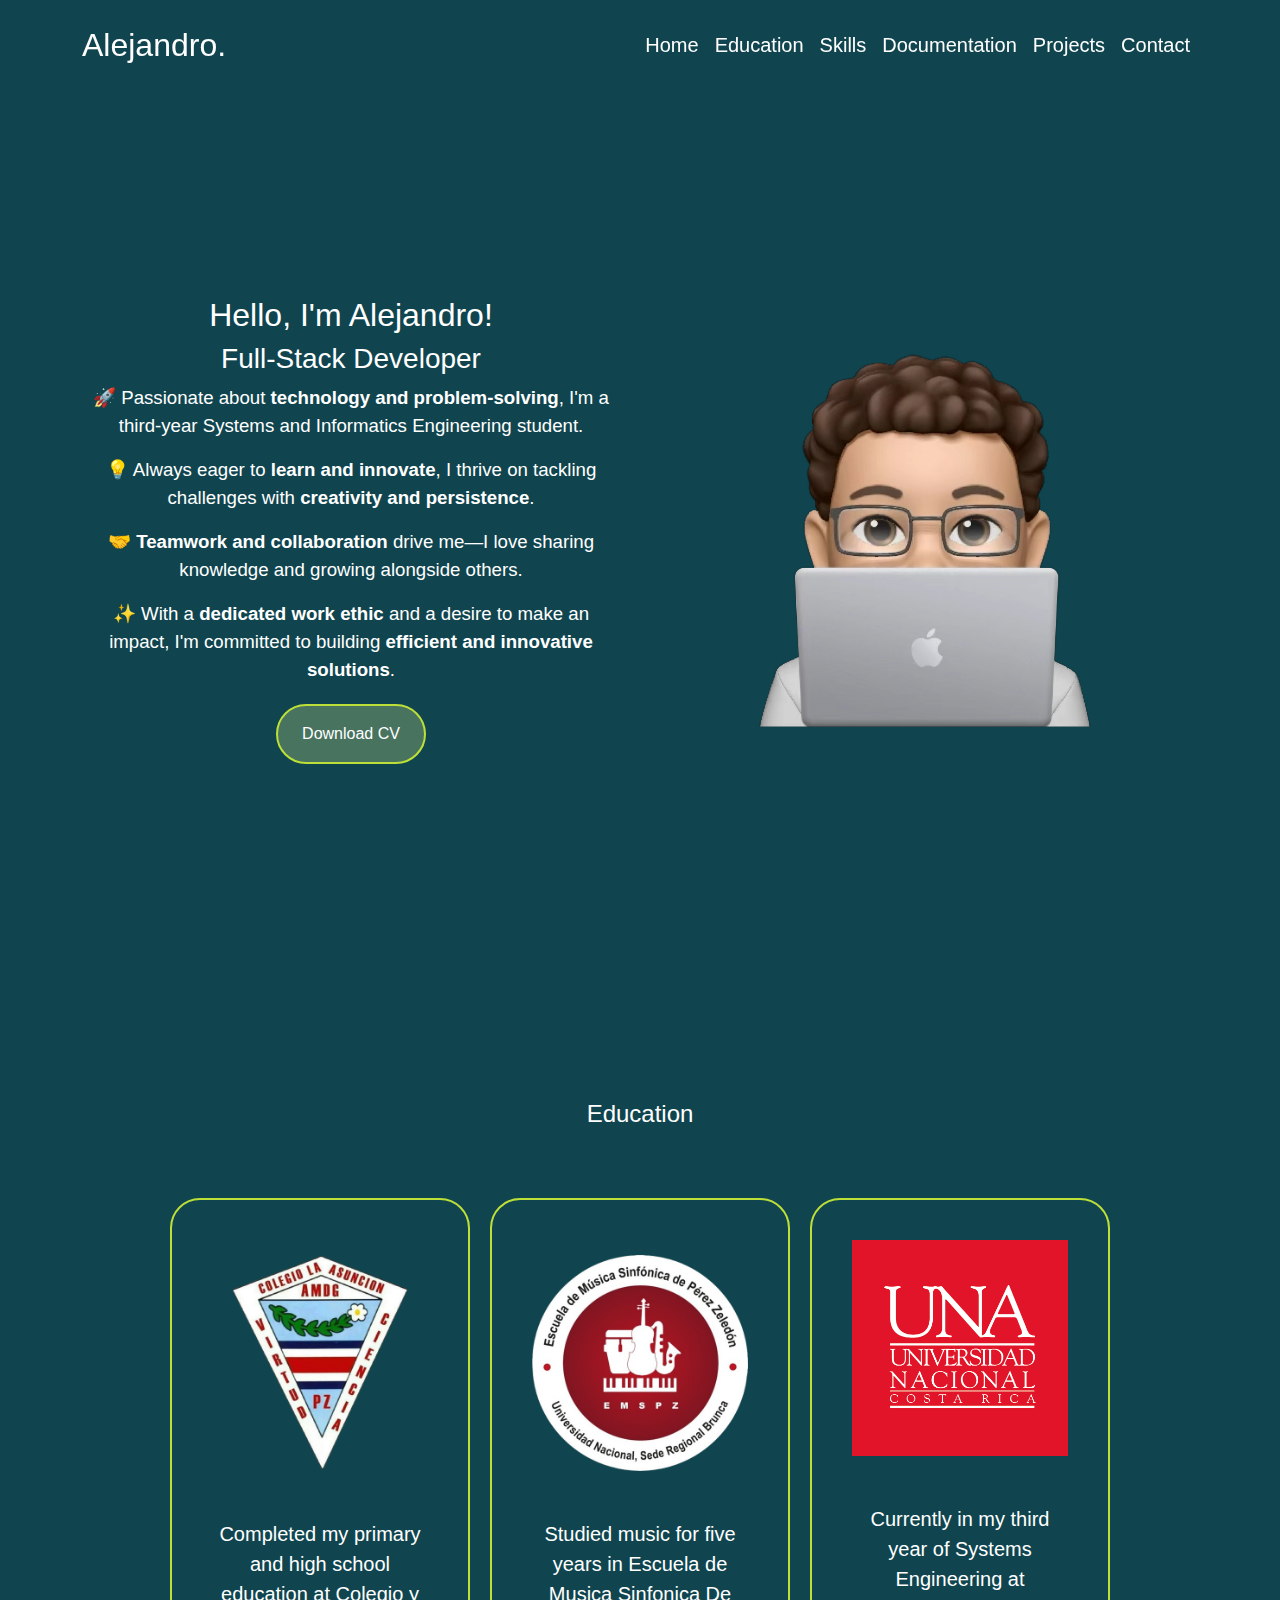
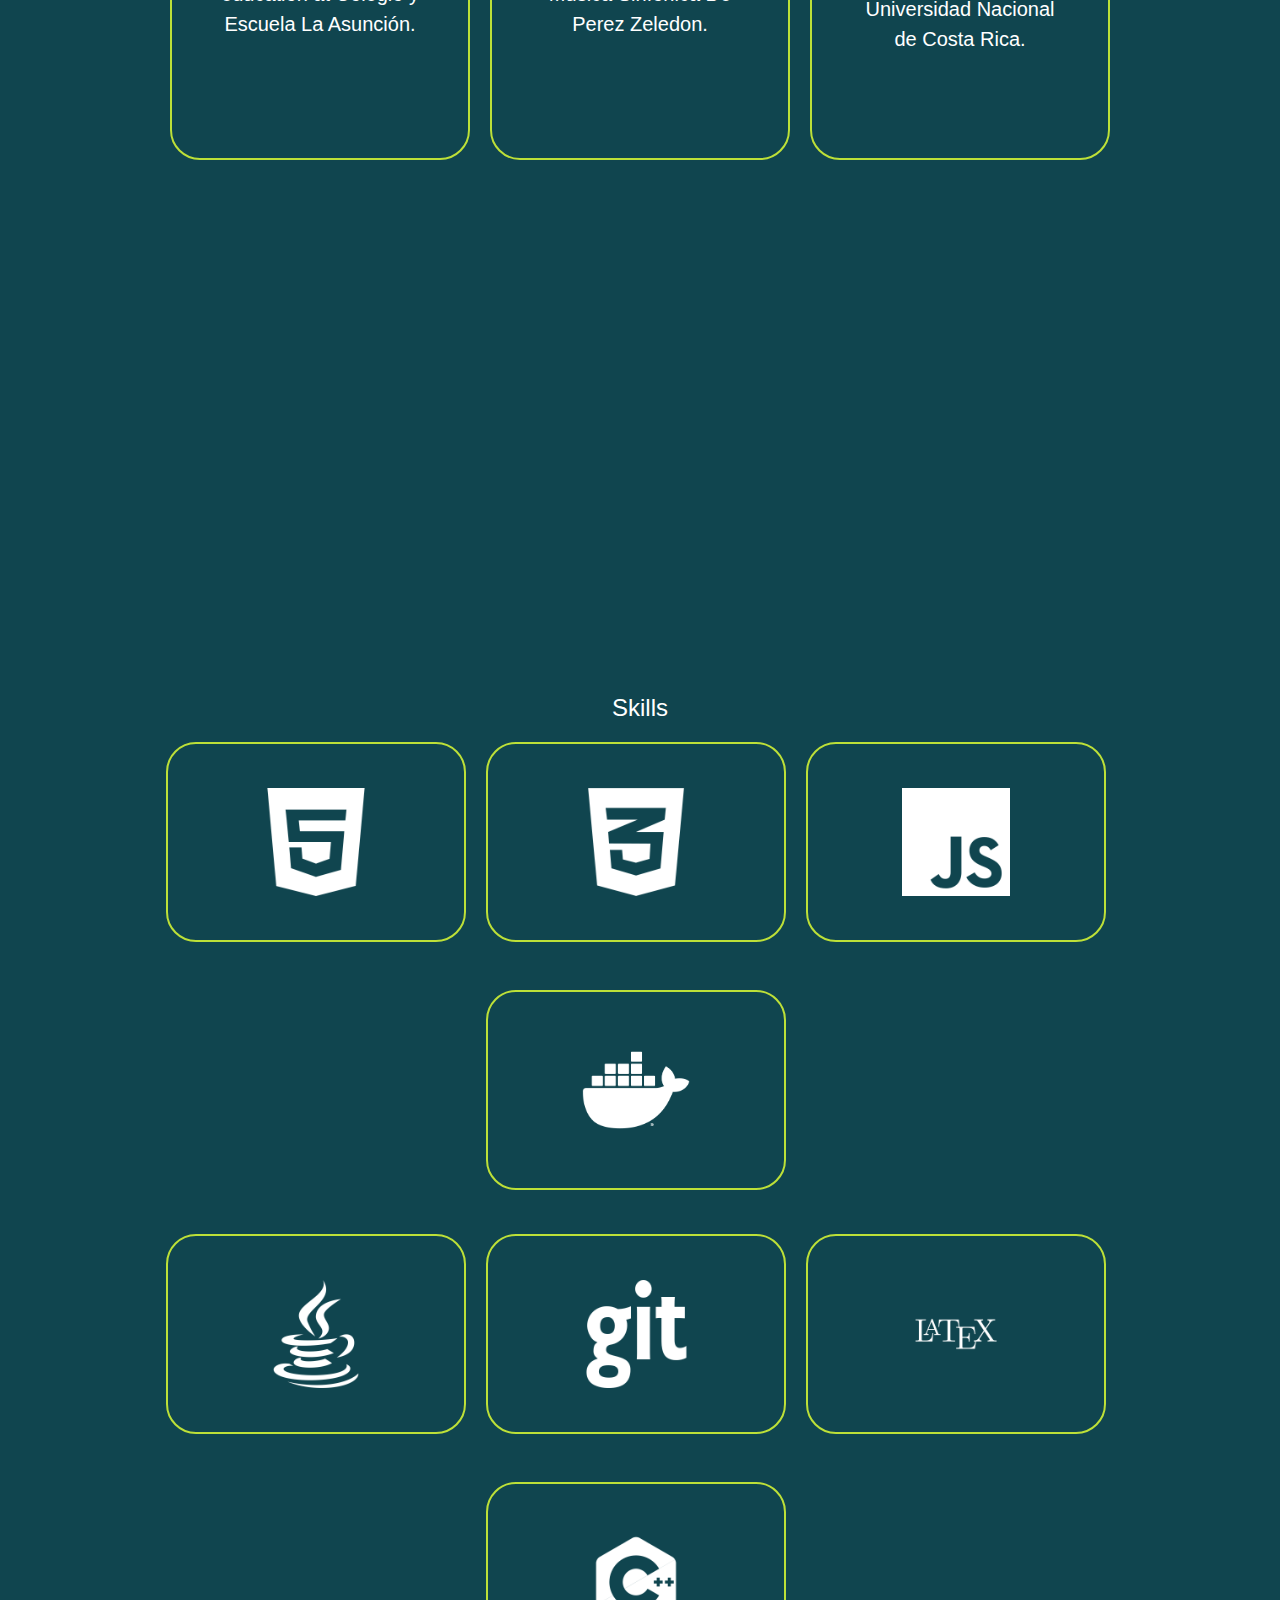
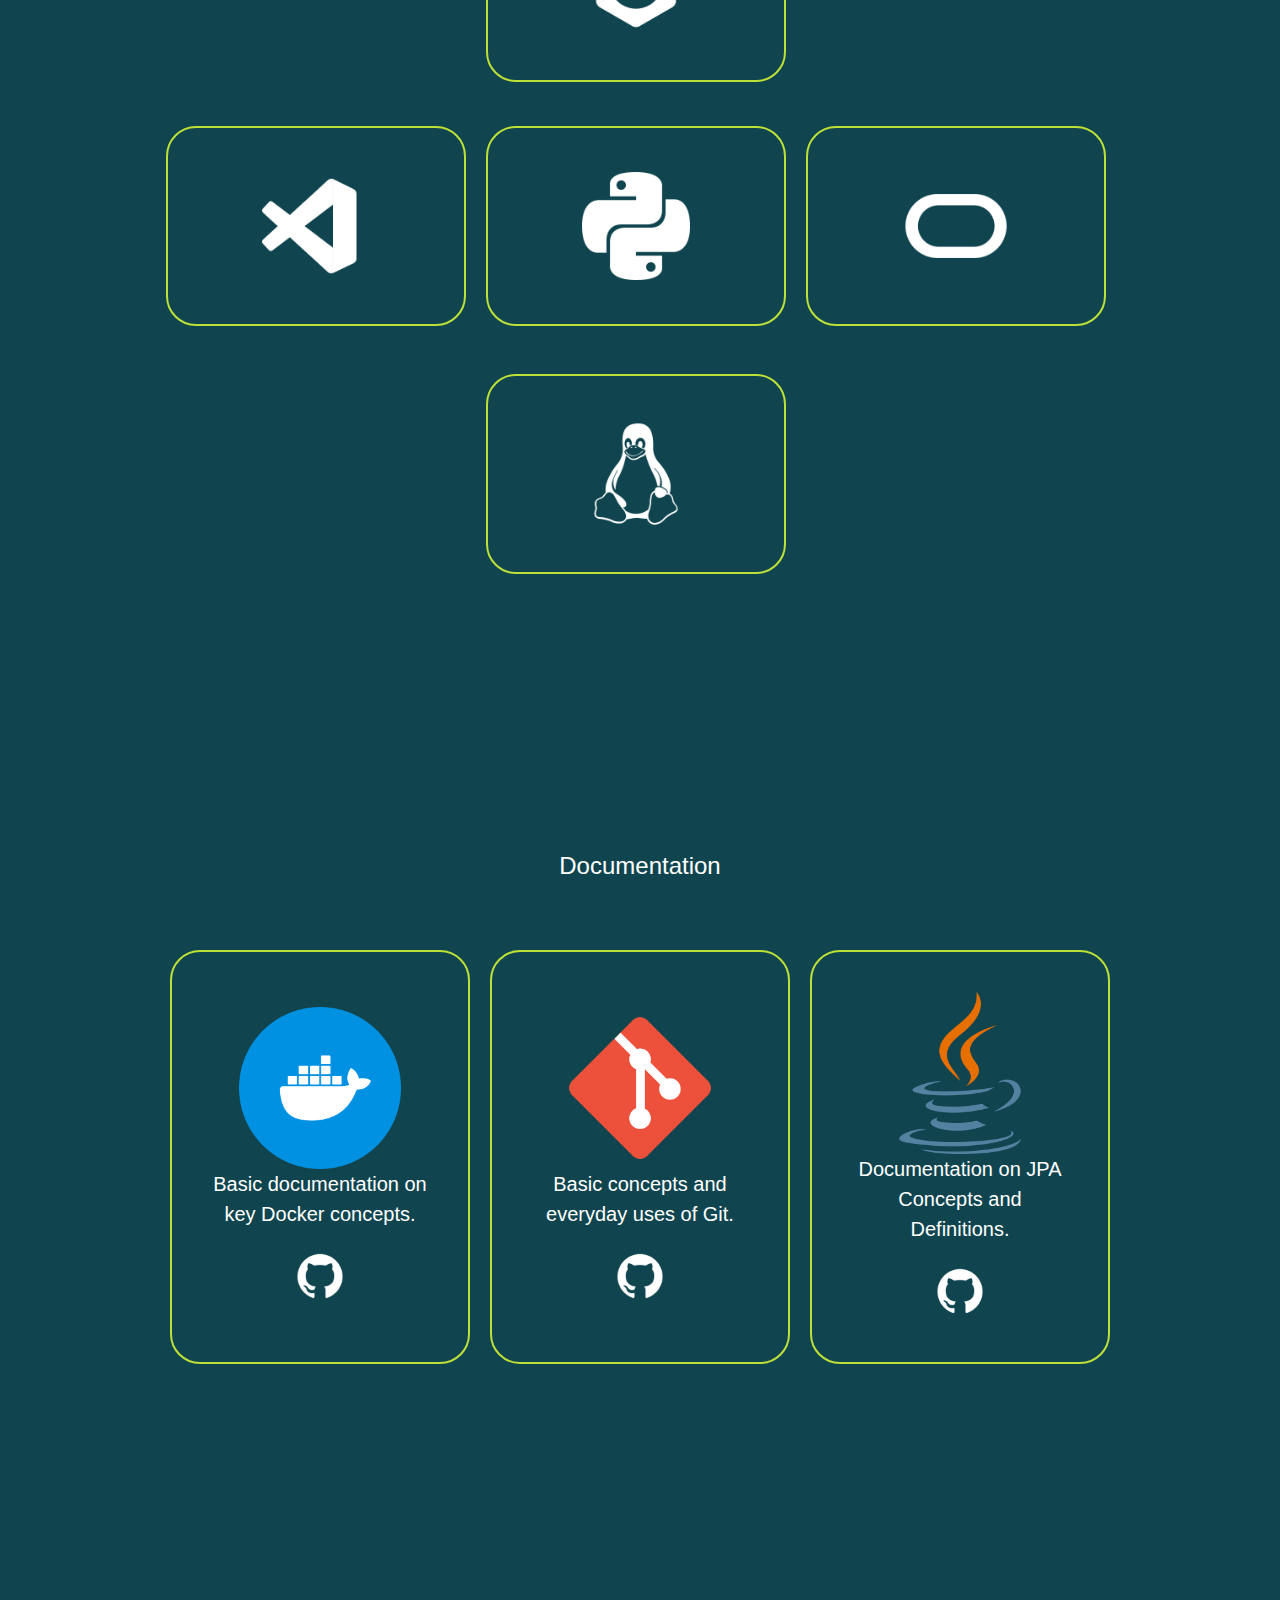
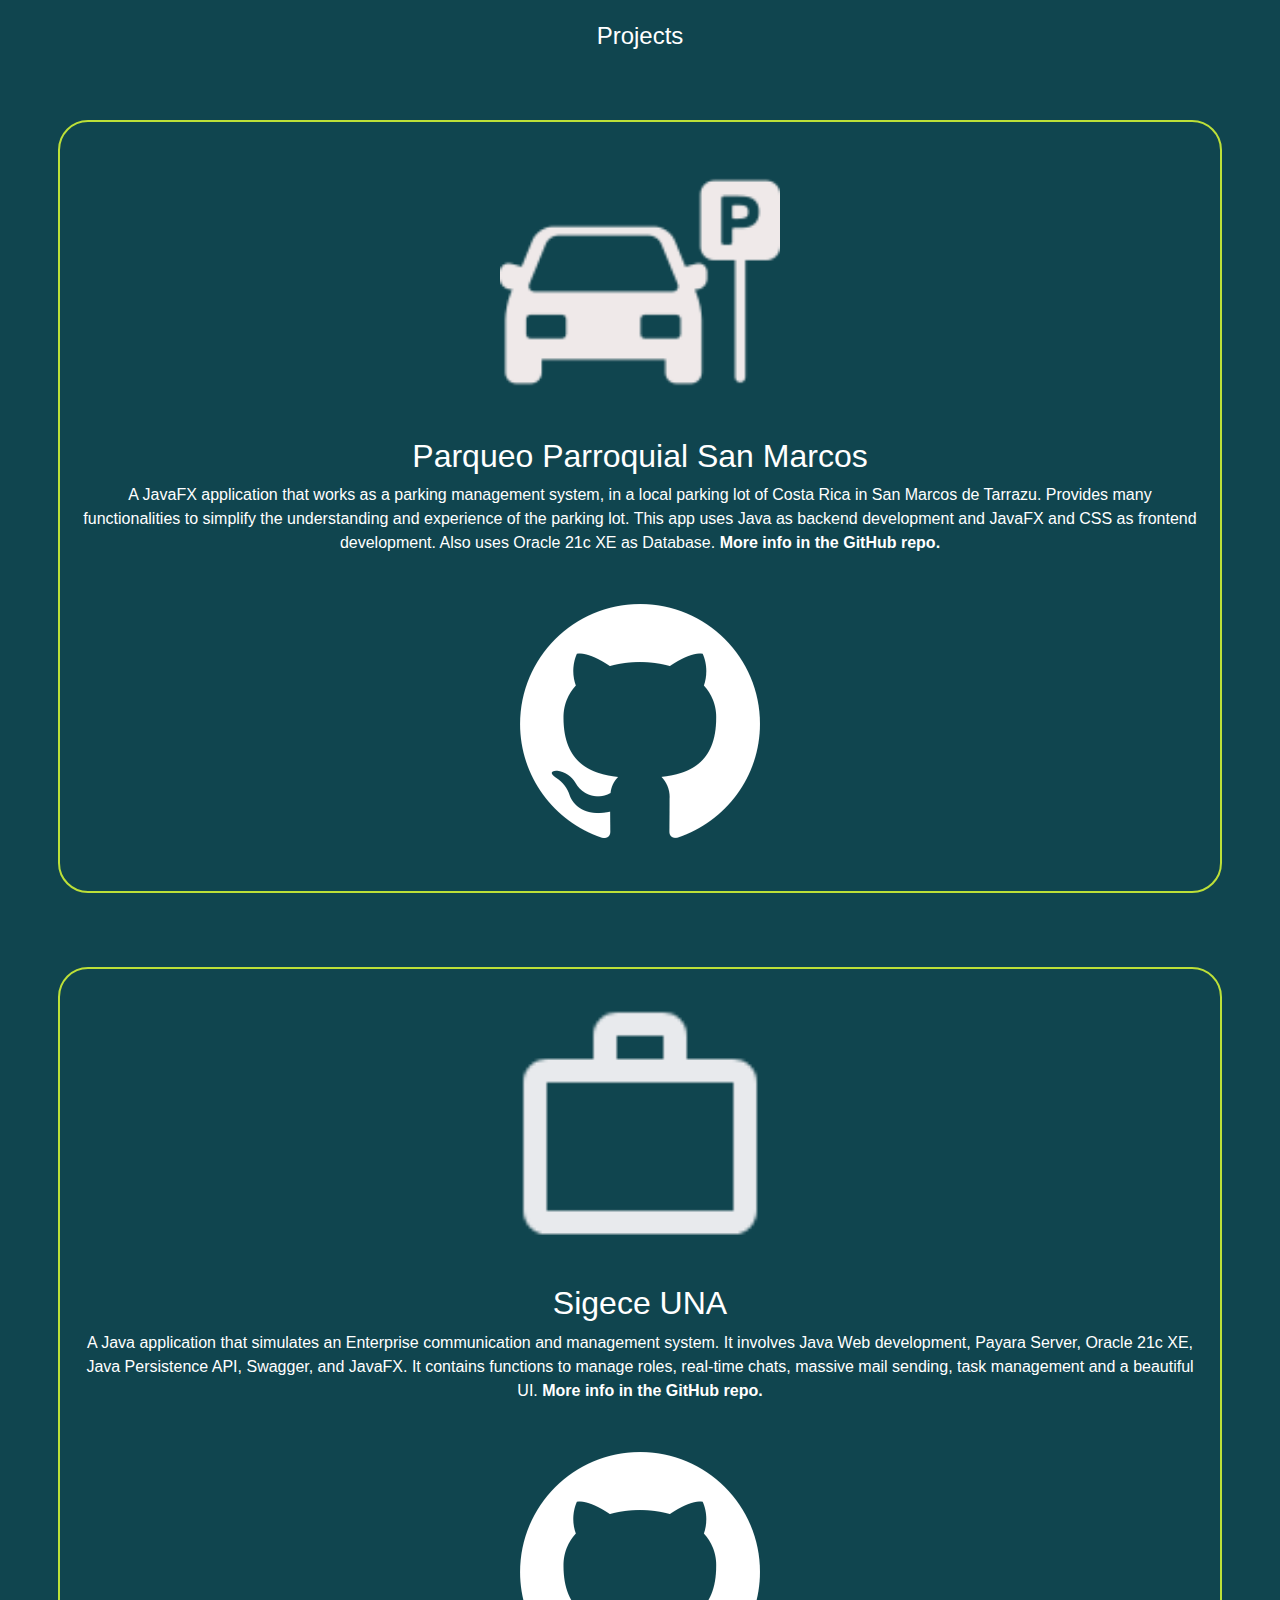
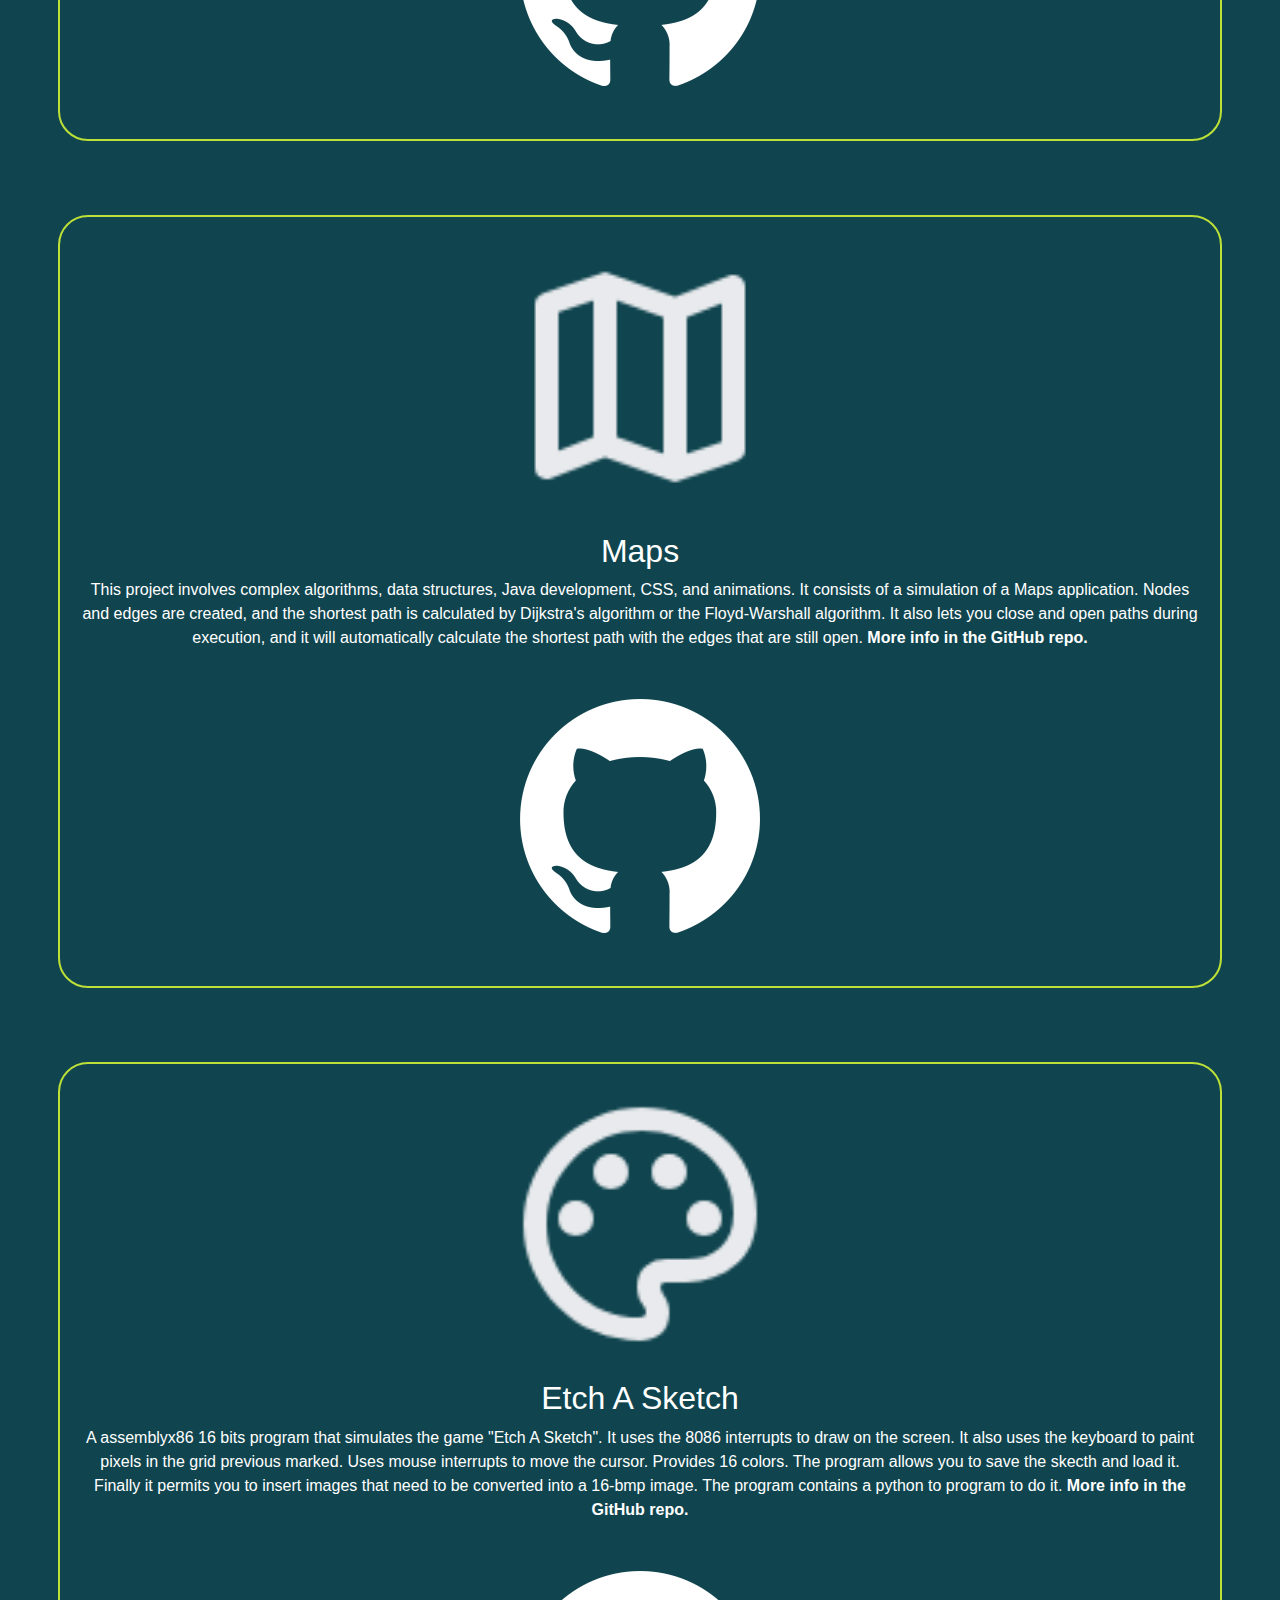
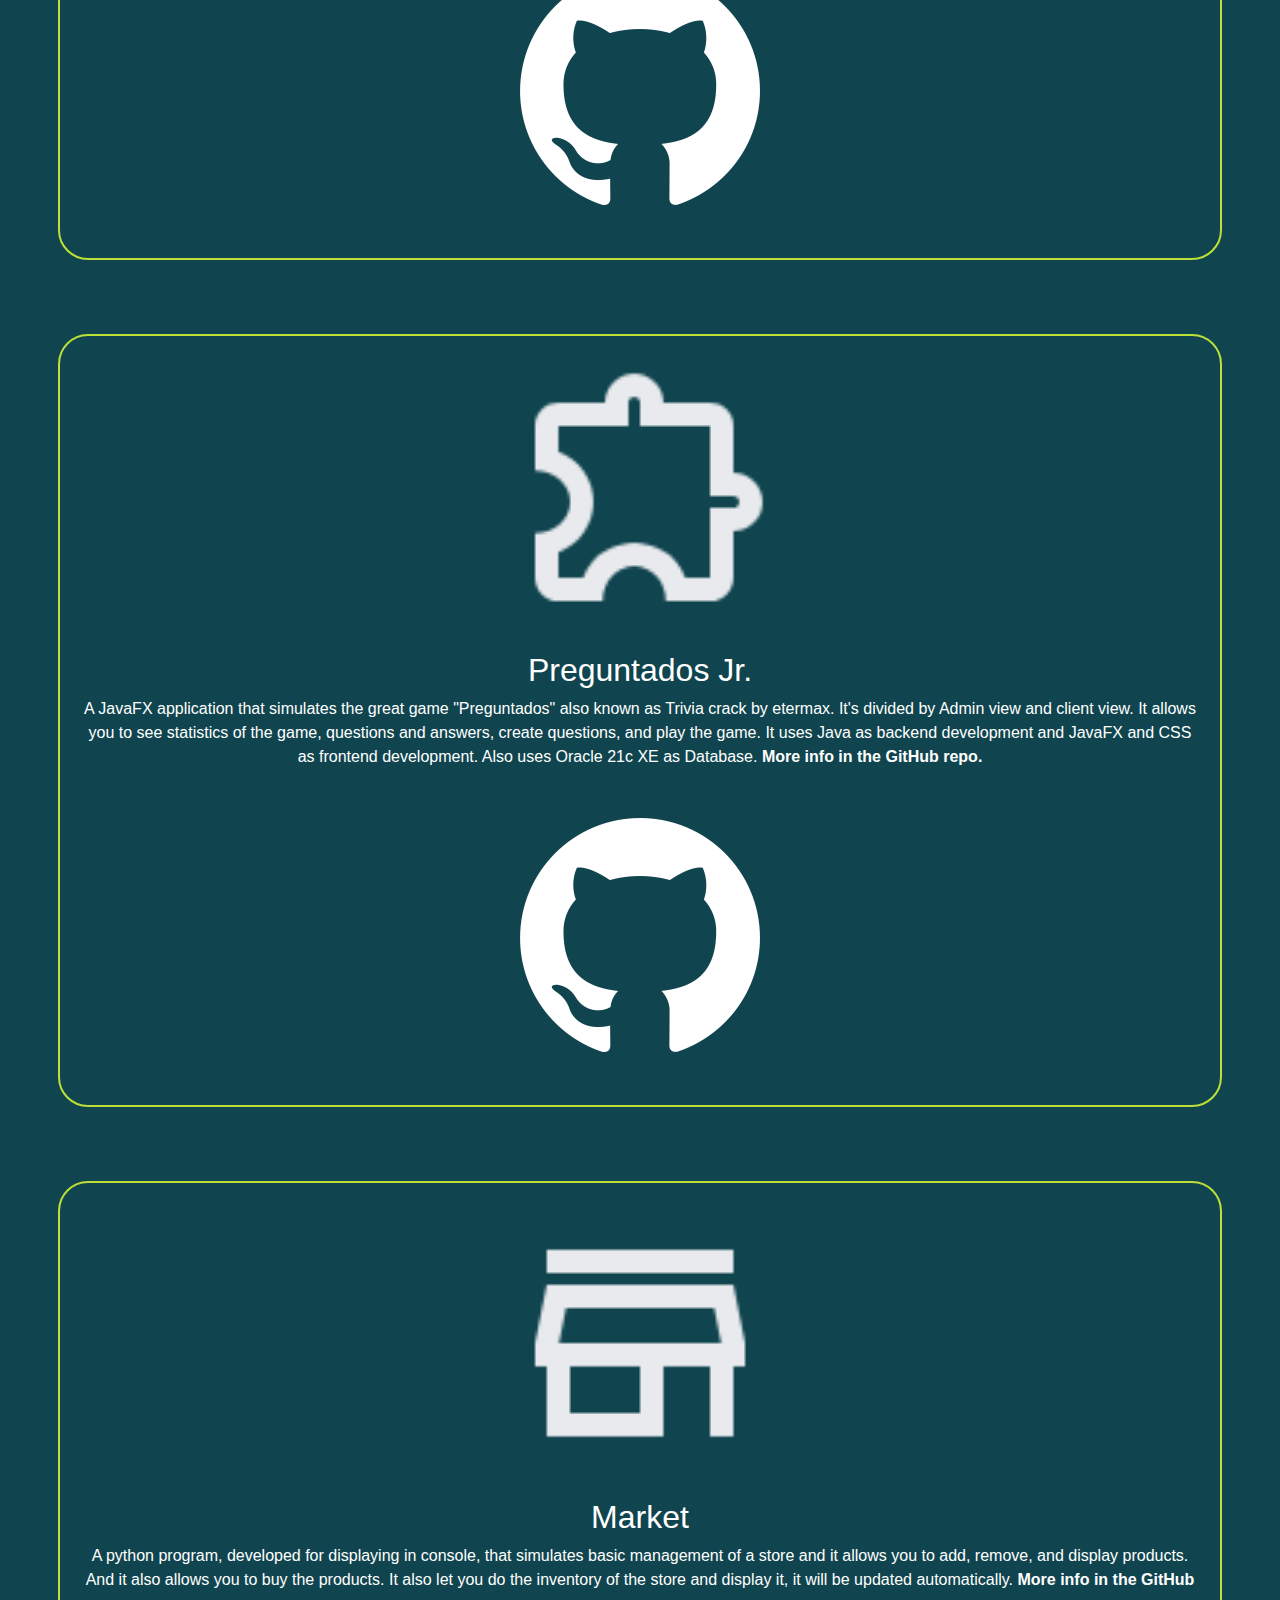
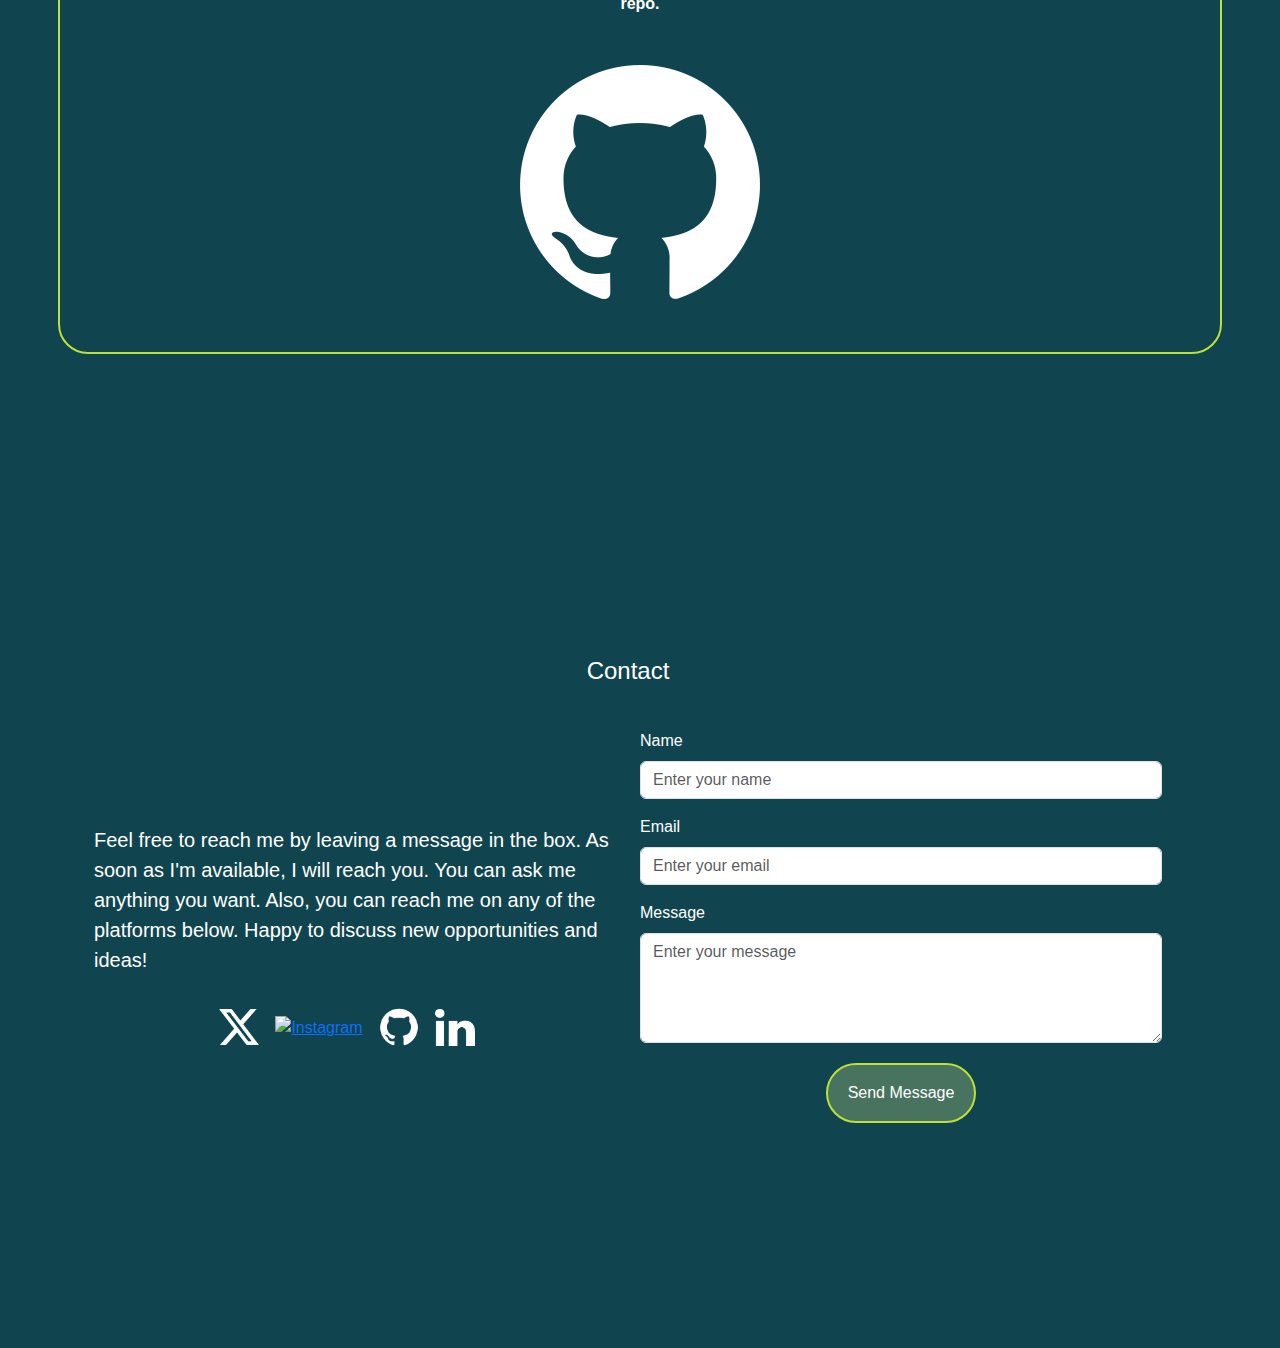
==== commit e19f19d8: "[ADDED] CV Download" ====
--- a/src/index.html
+++ b/src/index.html
@@ -92,8 +92,14 @@
             <strong>efficient and innovative solutions</strong>.
           </p>
 
+          <!-- Download CV Button -->
           <div>
-            <button class="btn-cv btn btn-success">Download CV</button>
+            <a
+              href="./media/Alejandro_CV.pdf"
+              download="Alejandro_CV.pdf"
+              class=" btn-cv btn btn-success text-center "
+            >Download CV
+            </a>
           </div>
         </div>
 
--- a/src/Styles.css
+++ b/src/Styles.css
@@ -32,11 +32,21 @@
   width: 150px;
   height: 60px;
   transition: background-color 0.3s ease;
+
+  /* Ensure text is centered inside the button */
+  display: flex;
+  align-items: center;
+  justify-content: center;
+  text-align: center;
+
+  /* Center the button in the section */
+  margin: 20px auto; /* This will keep it centered */
 }
 
 .btn-cv:hover {
   background-color: rgba(202, 221, 132, 0.5);
 }
+
 
 /* Contenedor del Overview */
 .overview-container {
